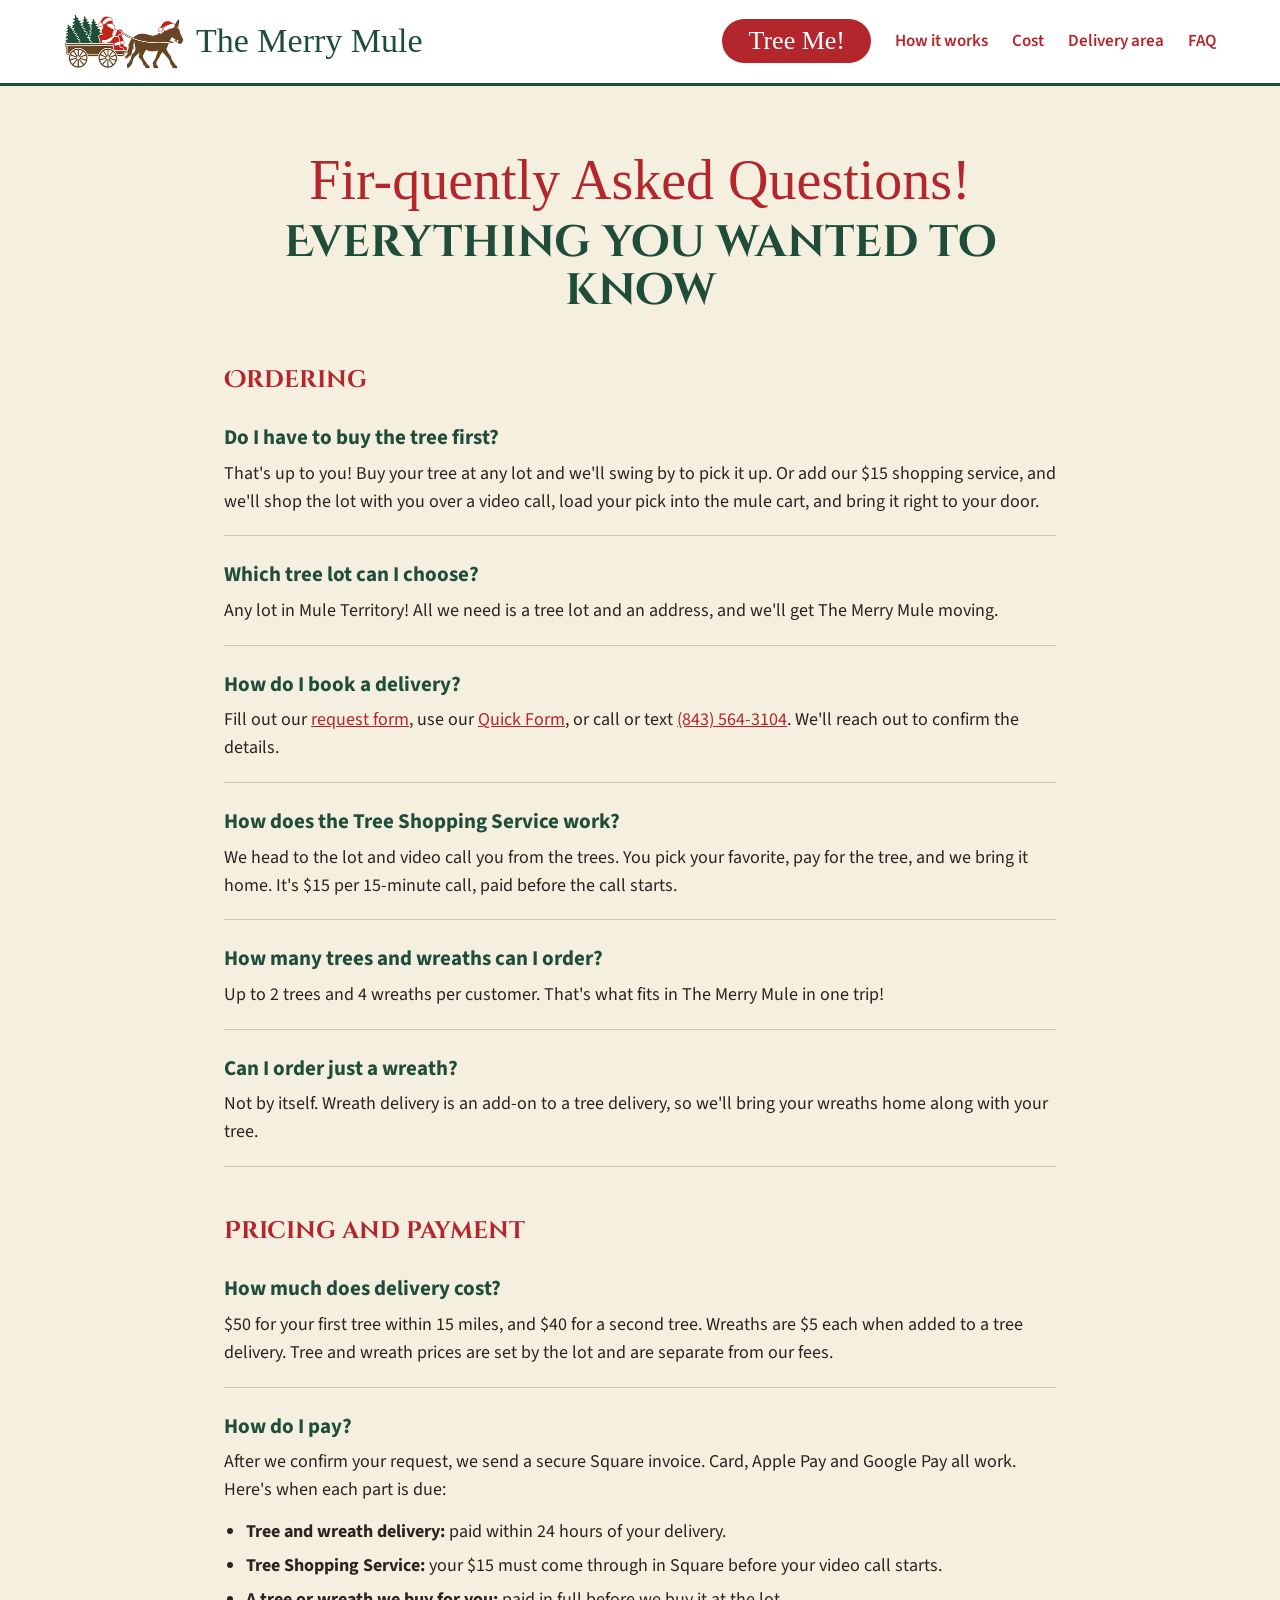
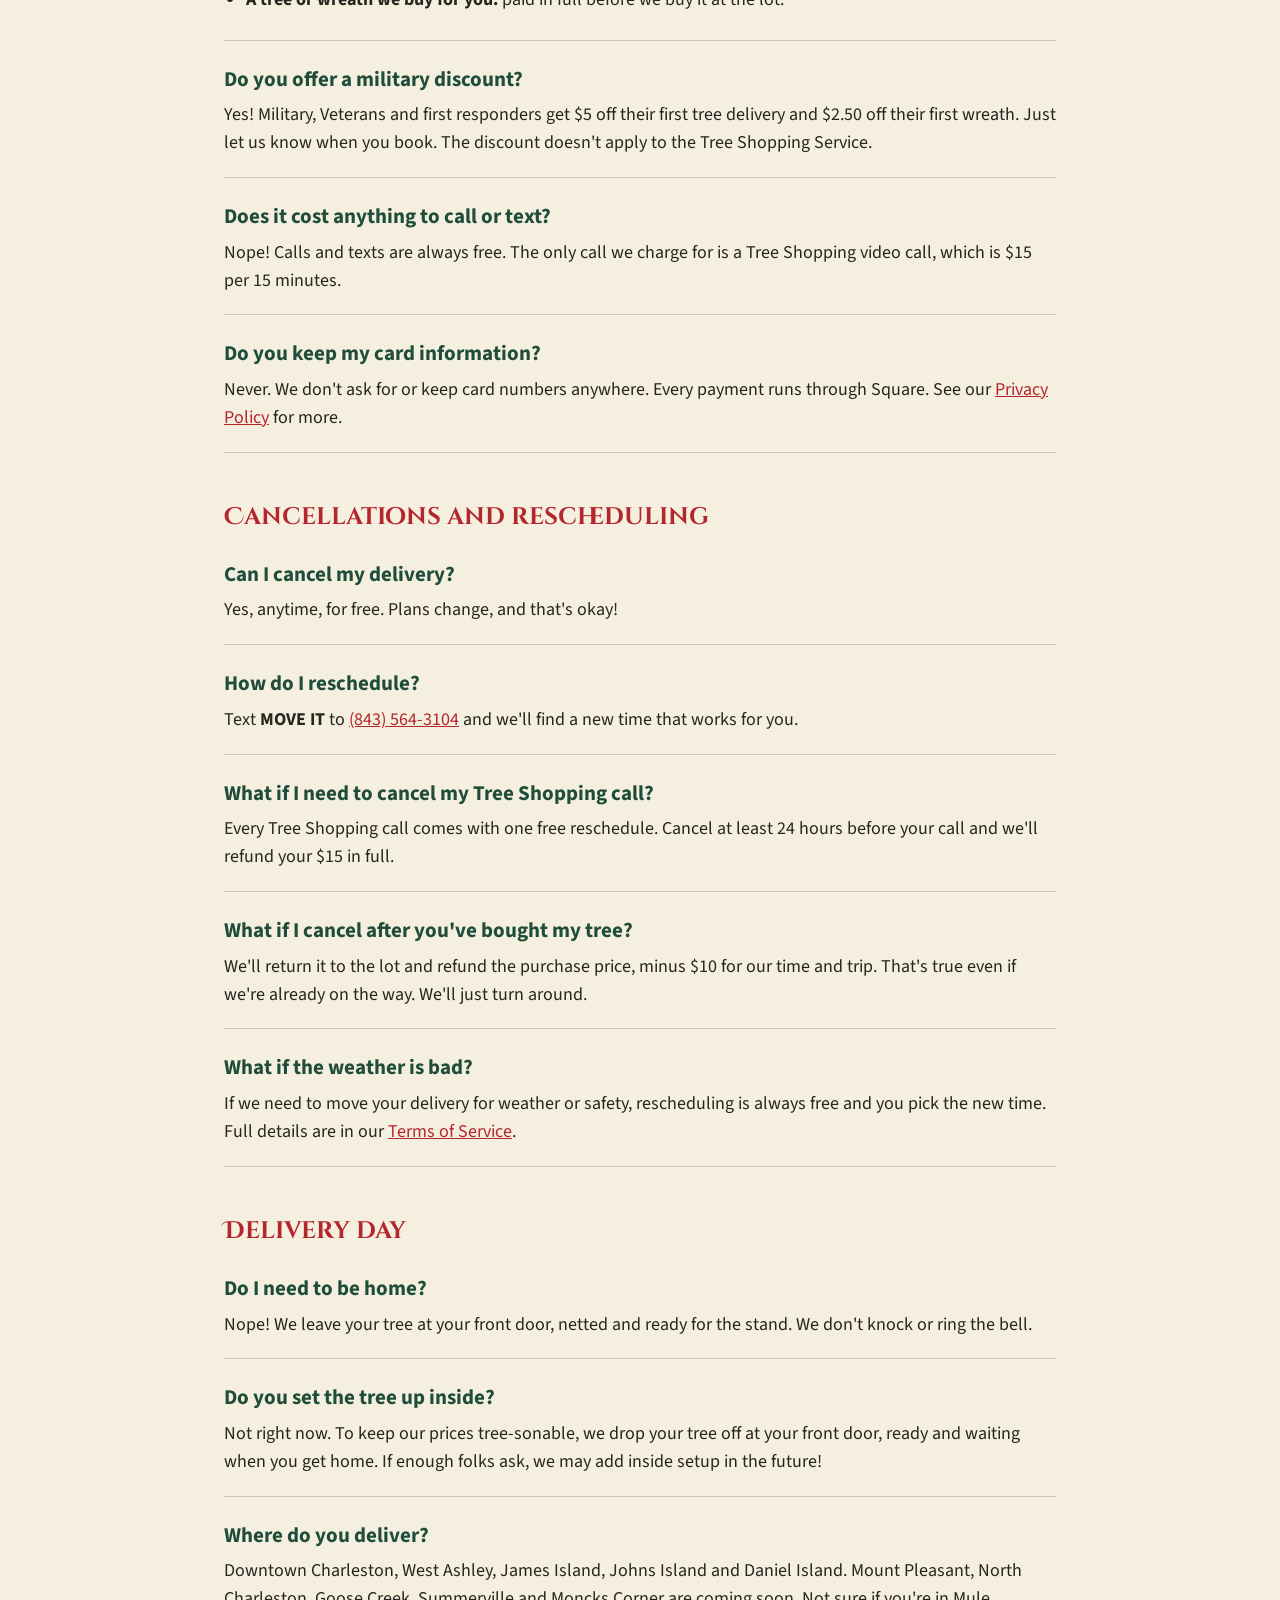
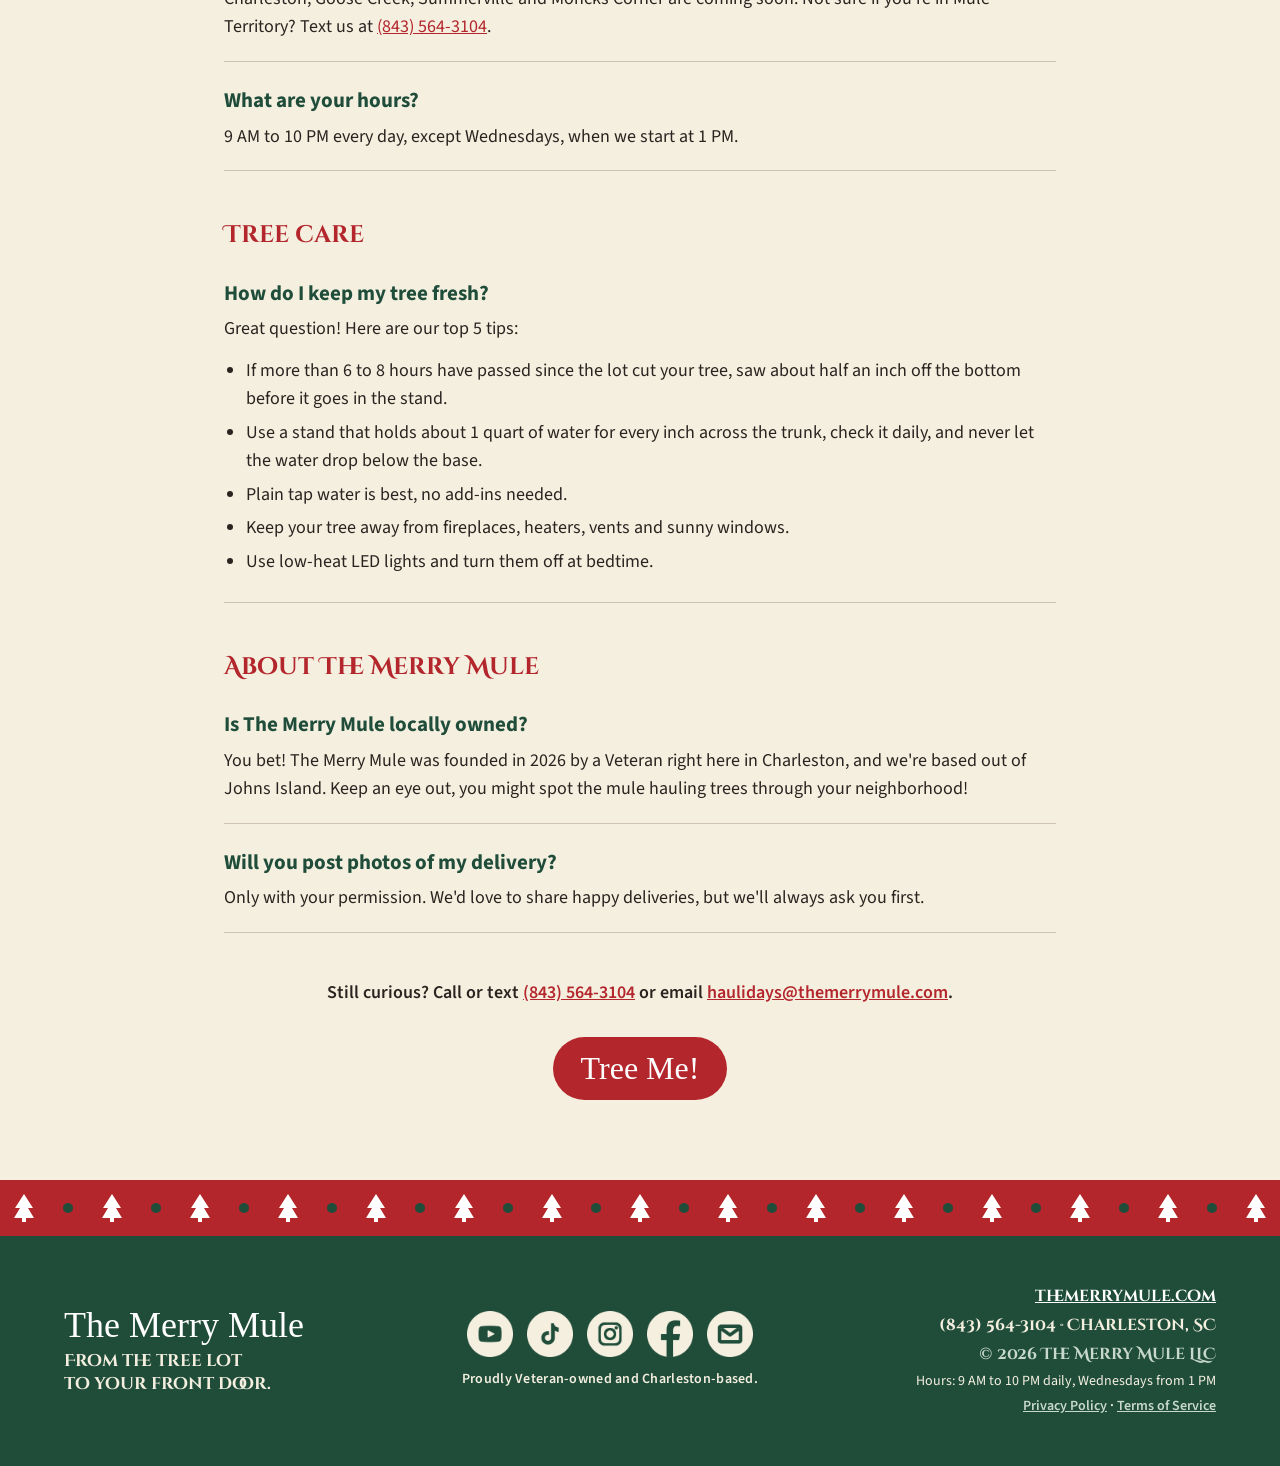
==== faq.html @ 214ebef5 "Add files via upload Update 8: terms, FAQ, waiver, culture pages and payment FAQ" ====
<!doctype html>
<html lang="en">
<head>
<!-- Google Tag Manager -->
<script>(function(w,d,s,l,i){w[l]=w[l]||[];w[l].push({'gtm.start':
new Date().getTime(),event:'gtm.js'});var f=d.getElementsByTagName(s)[0],
j=d.createElement(s),dl=l!='dataLayer'?'&l='+l:'';j.async=true;j.src=
'https://www.googletagmanager.com/gtm.js?id='+i+dl;f.parentNode.insertBefore(j,f);
})(window,document,'script','dataLayer','GTM-KTWTQXD2');</script>
<!-- End Google Tag Manager -->
<meta charset="utf-8">
<meta name="viewport" content="width=device-width, initial-scale=1">
<title>FAQs | The Merry Mule Christmas Tree Delivery</title>
<meta name="description" content="Answers about Christmas tree delivery in Charleston, SC: pricing, payment, cancellations, delivery day and tree care.">
<link rel="canonical" href="https://www.themerrymule.com/faq">
<meta name="theme-color" content="#1F4D3A">
<link rel="icon" type="image/png" href="/favicon.png">
<link rel="apple-touch-icon" href="/apple-touch-icon.png">
<link rel="preconnect" href="https://fonts.googleapis.com">
<link rel="preconnect" href="https://fonts.gstatic.com" crossorigin>
<link rel="stylesheet" href="https://fonts.googleapis.com/css2?family=Cinzel+Decorative:wght@700&family=Redressed&family=Source+Sans+3:wght@400;600;700&display=swap">
<link rel="stylesheet" href="/styles.css">
<script type="application/ld+json">
{"@context": "https://schema.org", "@type": "FAQPage", "mainEntity": [{"@type": "Question", "name": "Do I have to buy the tree first?", "acceptedAnswer": {"@type": "Answer", "text": "That's up to you! Buy your tree at any lot and we'll swing by to pick it up. Or add our $15 shopping service, and we'll shop the lot with you over a video call, load your pick into the mule cart, and bring it right to your door."}}, {"@type": "Question", "name": "Which tree lot can I choose?", "acceptedAnswer": {"@type": "Answer", "text": "Any lot in Mule Territory! All we need is a tree lot and an address, and we'll get The Merry Mule moving."}}, {"@type": "Question", "name": "How do I book a delivery?", "acceptedAnswer": {"@type": "Answer", "text": "Fill out our request form, use our Quick Form, or call or text (843) 564-3104. We'll reach out to confirm the details."}}, {"@type": "Question", "name": "How does the Tree Shopping Service work?", "acceptedAnswer": {"@type": "Answer", "text": "We head to the lot and video call you from the trees. You pick your favorite, pay for the tree, and we bring it home. It's $15 per 15-minute call, paid before the call starts."}}, {"@type": "Question", "name": "How many trees and wreaths can I order?", "acceptedAnswer": {"@type": "Answer", "text": "Up to 2 trees and 4 wreaths per customer. That's what fits in The Merry Mule in one trip!"}}, {"@type": "Question", "name": "Can I order just a wreath?", "acceptedAnswer": {"@type": "Answer", "text": "Not by itself. Wreath delivery is an add-on to a tree delivery, so we'll bring your wreaths home along with your tree."}}, {"@type": "Question", "name": "How much does delivery cost?", "acceptedAnswer": {"@type": "Answer", "text": "$50 for your first tree within 15 miles, and $40 for a second tree. Wreaths are $5 each when added to a tree delivery. Tree and wreath prices are set by the lot and are separate from our fees."}}, {"@type": "Question", "name": "How do I pay?", "acceptedAnswer": {"@type": "Answer", "text": "After we confirm your request, we send a secure Square invoice. Card, Apple Pay and Google Pay all work. Here's when each part is due: Tree and wreath delivery: paid within 24 hours of your delivery. Tree Shopping Service: your $15 must come through in Square before your video call starts. A tree or wreath we buy for you: paid in full before we buy it at the lot."}}, {"@type": "Question", "name": "Do you offer a military discount?", "acceptedAnswer": {"@type": "Answer", "text": "Yes! Military, Veterans and first responders get $5 off their first tree delivery and $2.50 off their first wreath. Just let us know when you book. The discount doesn't apply to the Tree Shopping Service."}}, {"@type": "Question", "name": "Does it cost anything to call or text?", "acceptedAnswer": {"@type": "Answer", "text": "Nope! Calls and texts are always free. The only call we charge for is a Tree Shopping video call, which is $15 per 15 minutes."}}, {"@type": "Question", "name": "Do you keep my card information?", "acceptedAnswer": {"@type": "Answer", "text": "Never. We don't ask for or keep card numbers anywhere. Every payment runs through Square. See our Privacy Policy for more."}}, {"@type": "Question", "name": "Can I cancel my delivery?", "acceptedAnswer": {"@type": "Answer", "text": "Yes, anytime, for free. Plans change, and that's okay!"}}, {"@type": "Question", "name": "How do I reschedule?", "acceptedAnswer": {"@type": "Answer", "text": "Text MOVE IT to (843) 564-3104 and we'll find a new time that works for you."}}, {"@type": "Question", "name": "What if I need to cancel my Tree Shopping call?", "acceptedAnswer": {"@type": "Answer", "text": "Every Tree Shopping call comes with one free reschedule. Cancel at least 24 hours before your call and we'll refund your $15 in full."}}, {"@type": "Question", "name": "What if I cancel after you've bought my tree?", "acceptedAnswer": {"@type": "Answer", "text": "We'll return it to the lot and refund the purchase price, minus $10 for our time and trip. That's true even if we're already on the way. We'll just turn around."}}, {"@type": "Question", "name": "What if the weather is bad?", "acceptedAnswer": {"@type": "Answer", "text": "If we need to move your delivery for weather or safety, rescheduling is always free and you pick the new time. Full details are in our Terms of Service."}}, {"@type": "Question", "name": "Do I need to be home?", "acceptedAnswer": {"@type": "Answer", "text": "Nope! We leave your tree at your front door, netted and ready for the stand. We don't knock or ring the bell."}}, {"@type": "Question", "name": "Do you set the tree up inside?", "acceptedAnswer": {"@type": "Answer", "text": "Not right now. To keep our prices tree-sonable, we drop your tree off at your front door, ready and waiting when you get home. If enough folks ask, we may add inside setup in the future!"}}, {"@type": "Question", "name": "Where do you deliver?", "acceptedAnswer": {"@type": "Answer", "text": "Downtown Charleston, West Ashley, James Island, Johns Island and Daniel Island. Mount Pleasant, North Charleston, Goose Creek, Summerville and Moncks Corner are coming soon. Not sure if you're in Mule Territory? Text us at (843) 564-3104."}}, {"@type": "Question", "name": "What are your hours?", "acceptedAnswer": {"@type": "Answer", "text": "9 AM to 10 PM every day, except Wednesdays, when we start at 1 PM."}}, {"@type": "Question", "name": "How do I keep my tree fresh?", "acceptedAnswer": {"@type": "Answer", "text": "Great question! Here are our top 5 tips: If more than 6 to 8 hours have passed since the lot cut your tree, saw about half an inch off the bottom before it goes in the stand. Use a stand that holds about 1 quart of water for every inch across the trunk, check it daily, and never let the water drop below the base. Plain tap water is best, no add-ins needed. Keep your tree away from fireplaces, heaters, vents and sunny windows. Use low-heat LED lights and turn them off at bedtime."}}, {"@type": "Question", "name": "Is The Merry Mule locally owned?", "acceptedAnswer": {"@type": "Answer", "text": "You bet! The Merry Mule was founded in 2026 by a Veteran right here in Charleston, and we're based out of Johns Island. Keep an eye out, you might spot the mule hauling trees through your neighborhood!"}}, {"@type": "Question", "name": "Will you post photos of my delivery?", "acceptedAnswer": {"@type": "Answer", "text": "Only with your permission. We'd love to share happy deliveries, but we'll always ask you first."}}]}
</script>
</head>
<body>
<!-- Google Tag Manager (noscript) -->
<noscript><iframe src="https://www.googletagmanager.com/ns.html?id=GTM-KTWTQXD2" height="0" width="0" style="display:none;visibility:hidden"></iframe></noscript>
<!-- End Google Tag Manager (noscript) -->

<header class="mm-header">
<div class="mm-headrow">
<a class="mm-brand" href="/">
<img class="mm-headlogo" src="/img/logo-header.png" alt="The Merry Mule: Santa and the mule hauling a wagon of trees" width="120" height="86">
<span class="mm-brandname">The Merry Mule</span>
</a>
<nav class="mm-nav" aria-label="Main">
<a class="mm-pill" href="/#spruce">Tree Me!</a>
<a href="/#how">How it works</a>
<a href="/#pricing">Cost</a>
<a href="/#area">Delivery area</a>
<a href="/#faq">FAQ</a>
</nav>
<button type="button" class="mm-burger" id="mm-burger" aria-label="Open menu" aria-expanded="false" aria-controls="mm-menu">
<svg class="bars" width="26" height="26" viewBox="0 0 24 24" aria-hidden="true" fill="none" stroke="#FFFFFF" stroke-width="2.6" stroke-linecap="round"><line x1="4" y1="7" x2="20" y2="7"/><line x1="4" y1="12" x2="20" y2="12"/><line x1="4" y1="17" x2="20" y2="17"/></svg>
<svg class="x" width="26" height="26" viewBox="0 0 24 24" aria-hidden="true" fill="none" stroke="#FFFFFF" stroke-width="2.6" stroke-linecap="round"><line x1="6" y1="6" x2="18" y2="18"/><line x1="18" y1="6" x2="6" y2="18"/></svg>
</button>
</div>
<nav class="mm-menu" id="mm-menu" aria-label="Mobile">
<a class="mm-pill" href="/#spruce">Tree Me!</a>
<a href="/#how">How it works</a>
<a href="/#pricing">Cost</a>
<a href="/#area">Delivery area</a>
<a href="/#faq">FAQ</a>
</nav>
</header>

<main class="mm-faqpage">
<div style="display:flex;flex-direction:column;gap:8px;text-align:center">
<p class="kicker">Fir-quently Asked Questions!</p>
<h1 class="h2">Everything you wanted to know</h1>
</div>
<h2 class="grp">Ordering</h2>
<div class="mm-faq"><h3>Do I have to buy the tree first?</h3><p>That's up to you! Buy your tree at any lot and we'll swing by to pick it up. Or add our $15 shopping service, and we'll shop the lot with you over a video call, load your pick into the mule cart, and bring it right to your door.</p></div>
<div class="mm-faq"><h3>Which tree lot can I choose?</h3><p>Any lot in Mule Territory! All we need is a tree lot and an address, and we'll get The Merry Mule moving.</p></div>
<div class="mm-faq"><h3>How do I book a delivery?</h3><p>Fill out our <a href="/#spruce">request form</a>, use our <a href="/quick">Quick Form</a>, or call or text <a href="tel:+18435643104">(843) 564-3104</a>. We'll reach out to confirm the details.</p></div>
<div class="mm-faq"><h3>How does the Tree Shopping Service work?</h3><p>We head to the lot and video call you from the trees. You pick your favorite, pay for the tree, and we bring it home. It's $15 per 15-minute call, paid before the call starts.</p></div>
<div class="mm-faq"><h3>How many trees and wreaths can I order?</h3><p>Up to 2 trees and 4 wreaths per customer. That's what fits in The Merry Mule in one trip!</p></div>
<div class="mm-faq"><h3>Can I order just a wreath?</h3><p>Not by itself. Wreath delivery is an add-on to a tree delivery, so we'll bring your wreaths home along with your tree.</p></div>
<h2 class="grp">Pricing and payment</h2>
<div class="mm-faq"><h3>How much does delivery cost?</h3><p>$50 for your first tree within 15 miles, and $40 for a second tree. Wreaths are $5 each when added to a tree delivery. Tree and wreath prices are set by the lot and are separate from our fees.</p></div>
<div class="mm-faq"><h3>How do I pay?</h3><p>After we confirm your request, we send a secure Square invoice. Card, Apple Pay and Google Pay all work. Here's when each part is due:</p><ul class="mm-faqlist"><li><strong>Tree and wreath delivery:</strong> paid within 24 hours of your delivery.</li><li><strong>Tree Shopping Service:</strong> your $15 must come through in Square before your video call starts.</li><li><strong>A tree or wreath we buy for you:</strong> paid in full before we buy it at the lot.</li></ul></div>
<div class="mm-faq"><h3>Do you offer a military discount?</h3><p>Yes! Military, Veterans and first responders get $5 off their first tree delivery and $2.50 off their first wreath. Just let us know when you book. The discount doesn't apply to the Tree Shopping Service.</p></div>
<div class="mm-faq"><h3>Does it cost anything to call or text?</h3><p>Nope! Calls and texts are always free. The only call we charge for is a Tree Shopping video call, which is $15 per 15 minutes.</p></div>
<div class="mm-faq"><h3>Do you keep my card information?</h3><p>Never. We don't ask for or keep card numbers anywhere. Every payment runs through Square. See our <a href="/privacy">Privacy Policy</a> for more.</p></div>
<h2 class="grp">Cancellations and rescheduling</h2>
<div class="mm-faq"><h3>Can I cancel my delivery?</h3><p>Yes, anytime, for free. Plans change, and that's okay!</p></div>
<div class="mm-faq"><h3>How do I reschedule?</h3><p>Text <strong>MOVE IT</strong> to <a href="sms:+18435643104">(843) 564-3104</a> and we'll find a new time that works for you.</p></div>
<div class="mm-faq"><h3>What if I need to cancel my Tree Shopping call?</h3><p>Every Tree Shopping call comes with one free reschedule. Cancel at least 24 hours before your call and we'll refund your $15 in full.</p></div>
<div class="mm-faq"><h3>What if I cancel after you've bought my tree?</h3><p>We'll return it to the lot and refund the purchase price, minus $10 for our time and trip. That's true even if we're already on the way. We'll just turn around.</p></div>
<div class="mm-faq"><h3>What if the weather is bad?</h3><p>If we need to move your delivery for weather or safety, rescheduling is always free and you pick the new time. Full details are in our <a href="/terms#cancellations">Terms of Service</a>.</p></div>
<h2 class="grp">Delivery day</h2>
<div class="mm-faq"><h3>Do I need to be home?</h3><p>Nope! We leave your tree at your front door, netted and ready for the stand. We don't knock or ring the bell.</p></div>
<div class="mm-faq"><h3>Do you set the tree up inside?</h3><p>Not right now. To keep our prices tree-sonable, we drop your tree off at your front door, ready and waiting when you get home. If enough folks ask, we may add inside setup in the future!</p></div>
<div class="mm-faq"><h3>Where do you deliver?</h3><p>Downtown Charleston, West Ashley, James Island, Johns Island and Daniel Island. Mount Pleasant, North Charleston, Goose Creek, Summerville and Moncks Corner are coming soon. Not sure if you're in Mule Territory? Text us at <a href="sms:+18435643104">(843) 564-3104</a>.</p></div>
<div class="mm-faq"><h3>What are your hours?</h3><p>9 AM to 10 PM every day, except Wednesdays, when we start at 1 PM.</p></div>
<h2 class="grp">Tree care</h2>
<div class="mm-faq"><h3>How do I keep my tree fresh?</h3><p>Great question! Here are our top 5 tips:</p><ul class="mm-faqlist"><li>If more than 6 to 8 hours have passed since the lot cut your tree, saw about half an inch off the bottom before it goes in the stand.</li><li>Use a stand that holds about 1 quart of water for every inch across the trunk, check it daily, and never let the water drop below the base.</li><li>Plain tap water is best, no add-ins needed.</li><li>Keep your tree away from fireplaces, heaters, vents and sunny windows.</li><li>Use low-heat LED lights and turn them off at bedtime.</li></ul></div>
<h2 class="grp">About The Merry Mule</h2>
<div class="mm-faq"><h3>Is The Merry Mule locally owned?</h3><p>You bet! The Merry Mule was founded in 2026 by a Veteran right here in Charleston, and we're based out of Johns Island. Keep an eye out, you might spot the mule hauling trees through your neighborhood!</p></div>
<div class="mm-faq"><h3>Will you post photos of my delivery?</h3><p>Only with your permission. We'd love to share happy deliveries, but we'll always ask you first.</p></div>
<p style="margin:24px 0 0;text-align:center;font-weight:600">Still curious? Call or text <a href="tel:+18435643104">(843) 564-3104</a> or email <a href="mailto:haulidays@themerrymule.com">haulidays@themerrymule.com</a>.</p>
<p class="mm-morefaq"><a class="mm-bigbtn" href="/#spruce" style="background:var(--red)">Tree Me!</a></p>
</main>

<div class="mm-strip" aria-hidden="true" style="background:var(--red)" data-dot="#1F4D3A"></div>

<footer class="mm-footer">
<div class="mm-snow" aria-hidden="true" data-count="24" data-fall="320" data-seed="7"></div>
<div class="mm-foot-inner">
<div class="mm-foot-left">
<span class="script" style="font-size:36px;color:#fff;line-height:1.1">The Merry Mule</span>
<span style="font-family:var(--head);font-weight:700;font-size:17px;line-height:1.35">From the tree lot<br>to your front door.</span>
</div>
<div class="mm-foot-mid">
<div class="mm-foot-icons">
<a href="https://www.youtube.com/@TheMerryMule" target="_blank" rel="noopener" aria-label="YouTube"><img src="/img/foot-yt.png" alt="YouTube"></a>
<a href="https://www.tiktok.com/@the_merry_mule" target="_blank" rel="noopener" aria-label="TikTok"><img src="/img/foot-tt.png" alt="TikTok"></a>
<a href="https://www.instagram.com/the_merry_mule/" target="_blank" rel="noopener" aria-label="Instagram"><img src="/img/foot-ig.png" alt="Instagram"></a>
<a href="https://www.facebook.com/themerrymule" target="_blank" rel="noopener" aria-label="Facebook"><img src="/img/foot-fb.png" alt="Facebook"></a>
<a href="mailto:haulidays@themerrymule.com" aria-label="Email"><img src="/img/foot-email.png" alt="Email"></a>
</div>
<span style="font-size:14px;font-weight:600;letter-spacing:.02em;text-align:center">Proudly Veteran-owned and Charleston-based.</span>
</div>
<div class="mm-foot-right">
<a href="https://www.themerrymule.com">themerrymule.com</a>
<span>(843) 564-3104 · Charleston, SC</span>
<span style="color:#C9D8CD">© 2026 The Merry Mule LLC</span>
<span class="mm-foot-legal" style="font-weight:400">Hours: 9 AM to 10 PM daily, Wednesdays from 1 PM</span>
<span class="mm-foot-legal"><a href="/privacy">Privacy Policy</a> &middot; <a href="/terms">Terms of Service</a></span>
</div>
</div>
</footer>

<script src="/site.js"></script>
</body>
</html>
---- styles.css ----
/* The Merry Mule : shared styles */
:root{--red:#B3262C;--green:#1F4D3A;--brown:#684625;--cream:#F5EFE0;--white:#FFFFFF;--ink:#2A2420;--head:'Cinzel Decorative',serif;--script:'Redressed',cursive}
*{box-sizing:border-box}
html{scroll-behavior:smooth}
body{margin:0;background:var(--cream);color:var(--ink);font-family:'Source Sans 3',system-ui,sans-serif;font-size:18px;line-height:1.55;-webkit-text-size-adjust:100%}
img{max-width:100%}
a{color:var(--red)}
.wrap{max-width:1200px;margin:0 auto;padding-left:24px;padding-right:24px}
.script{font-family:var(--script);font-weight:400}
.kicker{margin:0;font-family:var(--script);font-size:clamp(40px,6vw,56px);line-height:1.1;color:var(--red)}
.h2{margin:0;font-family:var(--head);font-weight:700;font-size:clamp(32px,5vw,44px);line-height:1.1;color:var(--green)}
section[id],p[id]{scroll-margin-top:12px}

/* Header */
.mm-header{background:var(--white);border-bottom:3px solid var(--green)}
.mm-headrow{max-width:1200px;margin:0 auto;padding:14px 24px;display:flex;flex-wrap:wrap;align-items:center;justify-content:space-between;gap:16px}
.mm-brand{display:flex;align-items:center;gap:12px;text-decoration:none;min-width:0}
.mm-headlogo{width:120px;height:auto;flex:0 0 auto}
.mm-brandname{font-family:var(--script);font-size:34px;white-space:nowrap;color:var(--green);line-height:1}
.mm-nav{display:flex;flex-wrap:wrap;align-items:center;gap:24px;font-weight:600;font-size:17px}
.mm-nav a{text-decoration:none;color:var(--red)}
.mm-pill{background:var(--red);color:#fff !important;padding:8px 26px;border-radius:999px;min-height:44px;display:inline-flex;align-items:center;font-family:var(--script);font-weight:400;font-size:26px;line-height:1;text-decoration:none}
.mm-burger{display:none;flex:0 0 auto;width:48px;height:48px;border:0;border-radius:12px;background:var(--green);align-items:center;justify-content:center;cursor:pointer;padding:0}
.mm-burger .x{display:none}
.mm-burger[aria-expanded=true] .bars{display:none}
.mm-burger[aria-expanded=true] .x{display:block}
.mm-menu{display:none;flex-direction:column;align-items:stretch;gap:4px;padding:6px 16px 18px;border-top:1px solid #E4DCCB;font-weight:700;font-size:19px}
.mm-menu a{text-decoration:none;color:var(--red);padding:12px 4px;border-bottom:1px solid #EFE8DA}
.mm-menu a:last-child{border-bottom:0}
.mm-menu .mm-pill{justify-content:center;font-size:28px;padding:12px 20px;margin:8px 0 6px;border-bottom:0}
.mm-menu.open{display:flex}

/* Hero */
.mm-hero{max-width:1200px;margin:0 auto;padding:72px 24px 64px;display:flex;flex-wrap:wrap;align-items:flex-start;gap:48px}
.mm-hero h1{margin:0;font-family:var(--head);font-weight:700;font-size:clamp(34px,5.6vw,50px);line-height:1.08;max-width:520px;color:var(--green)}
.mm-bigbtn{text-decoration:none;color:#fff;font-family:var(--script);font-size:32px;line-height:1.1;text-align:center;padding:14px 28px;border-radius:999px;display:block}
.mm-socials{display:flex;flex-wrap:nowrap;gap:8px;margin-top:22px;width:100%;max-width:520px;padding:0 4px;justify-content:space-between}
.mm-socials a{width:60px;height:60px;flex:0 0 auto;border-radius:50%;display:inline-flex;align-items:center;justify-content:center;overflow:hidden}

/* Strips */
.mm-strip{height:56px;display:flex;flex-wrap:nowrap;align-items:center;justify-content:center;gap:28px;overflow:hidden}
.mm-strip svg{flex-shrink:0}

/* Snow */
.mm-snow{position:absolute;inset:0;pointer-events:none;z-index:0}
.mm-snow > *{position:absolute;top:-24px}
@keyframes mmSnowFall{from{transform:translate(0,0)}to{transform:translate(40px,var(--fall,1200px))}}
@media (prefers-reduced-motion: reduce){.mm-snow{display:none}}

/* Request + form */
.mm-request{max-width:1200px;margin:0 auto;padding:80px 24px;display:flex;flex-wrap:wrap;gap:48px;align-items:flex-start}
.mm-req-head{flex:1 1 320px;min-width:0;display:flex;flex-direction:column;gap:16px}
.mm-form{background:#fff;border:2px solid var(--green);border-radius:20px;padding:28px;display:flex;flex-direction:column;gap:16px;scroll-margin-top:12px}
.mm-track{display:flex;flex-direction:column;gap:10px}
.mm-road{position:relative;width:100%;aspect-ratio:5/1;border-bottom:4px dashed var(--brown)}
.mm-road img{position:absolute;bottom:4px;height:auto}
.mm-tripmsg{font-family:var(--script);font-size:28px;line-height:1.1;color:var(--green)}
.mm-pct{font-size:15px;font-weight:700;color:var(--brown)}
.mm-page{display:flex;align-items:flex-end;gap:10px}
.mm-page[hidden],.mm-form[hidden],[hidden]{display:none !important}
.mm-fields{flex:1 1 auto;min-width:0;display:flex;flex-direction:column;gap:12px}
.mm-lbl{display:flex;flex-direction:column;gap:6px;font-weight:600;font-size:18px;min-width:0}
.mm-in{font:inherit;font-weight:400;padding:12px 14px;border:1.5px solid #8C7F72;border-radius:10px;background:#fff;min-height:50px;width:100%;color:var(--ink)}
.mm-in:focus{outline:3px solid rgba(31,77,58,.35);outline-offset:1px;border-color:var(--green)}
textarea.mm-in{resize:none}
textarea.mm-in.notes{resize:vertical}
.mm-form input[type=date]{-webkit-appearance:none;appearance:none;min-width:0;display:block}
.mm-form input[type=date]::-webkit-date-and-time-value{text-align:left}
.mm-circ{flex:0 0 auto;width:50px;height:50px;border-radius:50%;border:0;display:inline-flex;align-items:center;justify-content:center;cursor:pointer;padding:0}
.mm-circ.next{background:var(--green)}
.mm-circ.back{background:var(--red)}
.mm-radio{display:flex;align-items:center;gap:10px;min-height:44px;font-size:15.5px;line-height:1.25;cursor:pointer}
.mm-radio input,.mm-check input{width:22px;height:22px;flex:0 0 auto;accent-color:var(--green)}
.mm-consent{display:flex;flex-direction:column;gap:6px;background:var(--cream);border-radius:12px;padding:10px 14px}
.mm-check{display:flex;align-items:center;gap:12px;font-size:12.5px;line-height:1.4;min-height:44px;cursor:pointer}
.mm-submit{flex:1 1 auto;font-family:var(--script);font-size:32px;line-height:1.1;background:var(--red);color:#fff;border:0;border-radius:999px;padding:14px 28px;min-height:52px;cursor:pointer}
.mm-submit[disabled]{opacity:.7;cursor:wait}
.mm-nudge{margin:0;font-weight:600;color:var(--red)}
.mm-thanks{position:relative;overflow:hidden;background:var(--green);color:#fff;border-radius:20px;padding:56px 36px;min-height:420px;display:flex;flex-wrap:wrap;align-items:center;justify-content:center;gap:32px;text-align:left;scroll-margin-top:12px}
.mm-thanks[hidden]{display:none}

/* Cards */
.mm-card{background:#fff;border:2px solid var(--green);border-radius:20px;padding:32px;display:flex;flex-direction:column;gap:12px}
.mm-card h3{margin:0;font-size:24px;color:var(--green)}
.mm-card p{margin:0}
.mm-num{font-family:var(--head);font-size:40px;color:var(--red);line-height:1}
.mm-price{background:#fff;color:var(--ink);border-radius:20px;padding:36px;display:flex;flex-direction:column;gap:10px}
.mm-price h3{margin:0;font-size:24px;color:var(--green)}
.mm-price p{margin:0}
.mm-price .amt{font-family:var(--head);font-size:56px;line-height:1.1;color:var(--red)}
.mm-chip{background:var(--green);color:#fff;font-family:var(--head);font-weight:700;font-size:17px;padding:10px 18px;border-radius:999px;border:2px solid var(--green)}
.mm-chip.soon{background:#fff;color:var(--brown);font-family:inherit;font-weight:600;font-size:18px;border:2px dashed var(--brown)}
.mm-chips{list-style:none;margin:0;padding:0;display:flex;flex-wrap:wrap;justify-content:center;gap:12px}
.mm-faq{display:flex;flex-direction:column;gap:6px;border-bottom:1px solid #CFC4B4;padding-bottom:20px}
.mm-faq:last-child{border-bottom:0;padding-bottom:8px}
.mm-faq h3{margin:0;font-size:21px;color:var(--green)}
.mm-faq p{margin:0}

/* Footer */
.mm-footer{position:relative;overflow:hidden;background:var(--green);color:var(--cream)}
.mm-foot-inner{position:relative;z-index:1;max-width:1200px;margin:0 auto;padding:48px 24px;display:flex;flex-wrap:wrap;align-items:center;justify-content:space-between;gap:24px}
.mm-foot-left{display:flex;flex-direction:column;gap:4px}
.mm-foot-mid{display:flex;flex-direction:column;align-items:center;gap:12px}
.mm-foot-icons{display:flex;gap:14px;align-items:center}
.mm-foot-icons a{display:block;line-height:0}
.mm-foot-icons img{width:46px;height:46px;display:block}
.mm-foot-right{display:flex;flex-direction:column;gap:4px;font-family:var(--head);font-weight:700;font-size:16px;text-align:right}
.mm-foot-right a{color:#fff}
.mm-foot-legal{font-family:'Source Sans 3',system-ui,sans-serif;font-weight:600;font-size:14px}
.mm-foot-legal a{color:#C9D8CD}

.mm-mob-only{display:none}

@media (max-width:700px){
.mm-nav{display:none !important}
.mm-burger{display:inline-flex}
.mm-headrow{flex-wrap:nowrap;padding:10px 16px;gap:10px}
.mm-headlogo{width:78px}
.mm-brandname{font-size:27px}
.mm-hero{padding-top:40px}
.mm-bigbtn{font-size:26px;padding:14px 16px}
.mm-form{padding:18px}
.mm-track{position:sticky;top:0;z-index:5;background:#fff;padding:8px 0 6px;margin-top:-8px;box-shadow:0 6px 8px -6px rgba(31,77,58,.35)}
.mm-tripmsg{font-size:23px}
.mm-request{padding-top:56px;padding-bottom:56px;gap:28px}
.mm-desk-only,.mm-deskbr{display:none !important}
.mm-mob-only{display:block}
.mm-req-head{text-align:center;align-items:center;gap:6px}
.mm-spruce{font-size:8.4vw !important;white-space:nowrap}
.mm-reqh2{font-size:5.4vw !important;white-space:nowrap}
.mm-foot-inner{flex-direction:column;justify-content:center;text-align:center}
.mm-foot-left{align-items:center}
.mm-foot-right{text-align:center;align-items:center}
}
@media (min-width:701px){.mm-menu.open{display:none}}

/* Privacy page */
.mm-legal{max-width:820px;margin:0 auto;padding:64px 24px 80px}
.mm-legal h1{margin:0 0 6px;font-family:var(--head);font-weight:700;font-size:clamp(30px,5vw,42px);color:var(--green);line-height:1.15}
.mm-legal h2{margin:36px 0 8px;font-size:23px;color:var(--green)}
.mm-legal p,.mm-legal li{margin:0 0 12px}
.mm-legal ul{padding-left:22px;margin:0 0 12px}
.mm-legal .updated{color:var(--brown);font-weight:600;margin-bottom:28px}
.mm-legal .box{background:#fff;border:2px solid var(--green);border-radius:16px;padding:20px 24px;margin:12px 0}
a[href^="tel:"]:not(.mm-bigbtn),a[href^="sms:"]{white-space:nowrap}

@media (max-width:700px){.mm-thanks{text-align:center;padding:44px 24px}.mm-thanks-text{align-items:center !important}}
.mm-choice{display:flex;gap:12px;flex-wrap:wrap}
.mm-choice button{flex:1 1 140px;font-family:var(--script);font-size:28px;line-height:1.1;border:0;border-radius:999px;padding:12px 24px;min-height:52px;cursor:pointer;color:#fff}

/* update 8 */
.mm-faqlist{margin:8px 0 0;padding-left:22px}
.mm-faqlist li{margin:0 0 6px}
.mm-promise{background:var(--cream);border:2px dashed var(--red);border-radius:14px;padding:12px 16px;text-align:center;font-size:15px}
.mm-promise p{margin:0}
.mm-promise .script{font-size:26px;line-height:1.1;color:var(--red);margin-bottom:4px}
.mm-morefaq{margin:8px 0 0;display:flex;justify-content:center}
.mm-morefaq .mm-bigbtn{display:inline-block}
.mm-faqpage{max-width:880px;margin:0 auto;padding:64px 24px 80px;display:flex;flex-direction:column;gap:22px}
.mm-faqpage h2.grp{margin:24px 0 0;font-family:var(--head);font-weight:700;font-size:24px;color:var(--red)}
.mm-legal .tag{display:inline-block;background:var(--green);color:#fff;border-radius:999px;padding:2px 12px;font-size:13px;font-weight:700;letter-spacing:.03em}
.mm-legal h3{margin:22px 0 6px;font-size:19px;color:var(--red)}
.mm-culture .big{font-family:var(--script);color:var(--red);font-size:clamp(30px,5vw,44px);text-align:center;margin:18px 0}
.mm-culture .standard{font-weight:700;color:var(--green)}
.mm-culture .logo{display:block;margin:0 auto 18px;width:180px;max-width:60%;height:auto}
.mm-culture .sub{font-family:var(--script);font-size:26px;color:var(--red);margin:0 0 4px}
.mm-waiver .mm-form{margin-top:28px}
.mm-rgroup{display:flex;flex-direction:column;align-items:flex-start;gap:4px;font-size:16px;font-weight:400;text-align:left;width:100%}
.mm-rgroup label{display:flex;align-items:center;gap:10px;min-height:40px;cursor:pointer}
.mm-rgroup input,.mm-waiver .mm-check input{width:20px;height:20px;flex:0 0 20px;accent-color:var(--green)}
.mm-waiver .mm-check{font-size:14px}
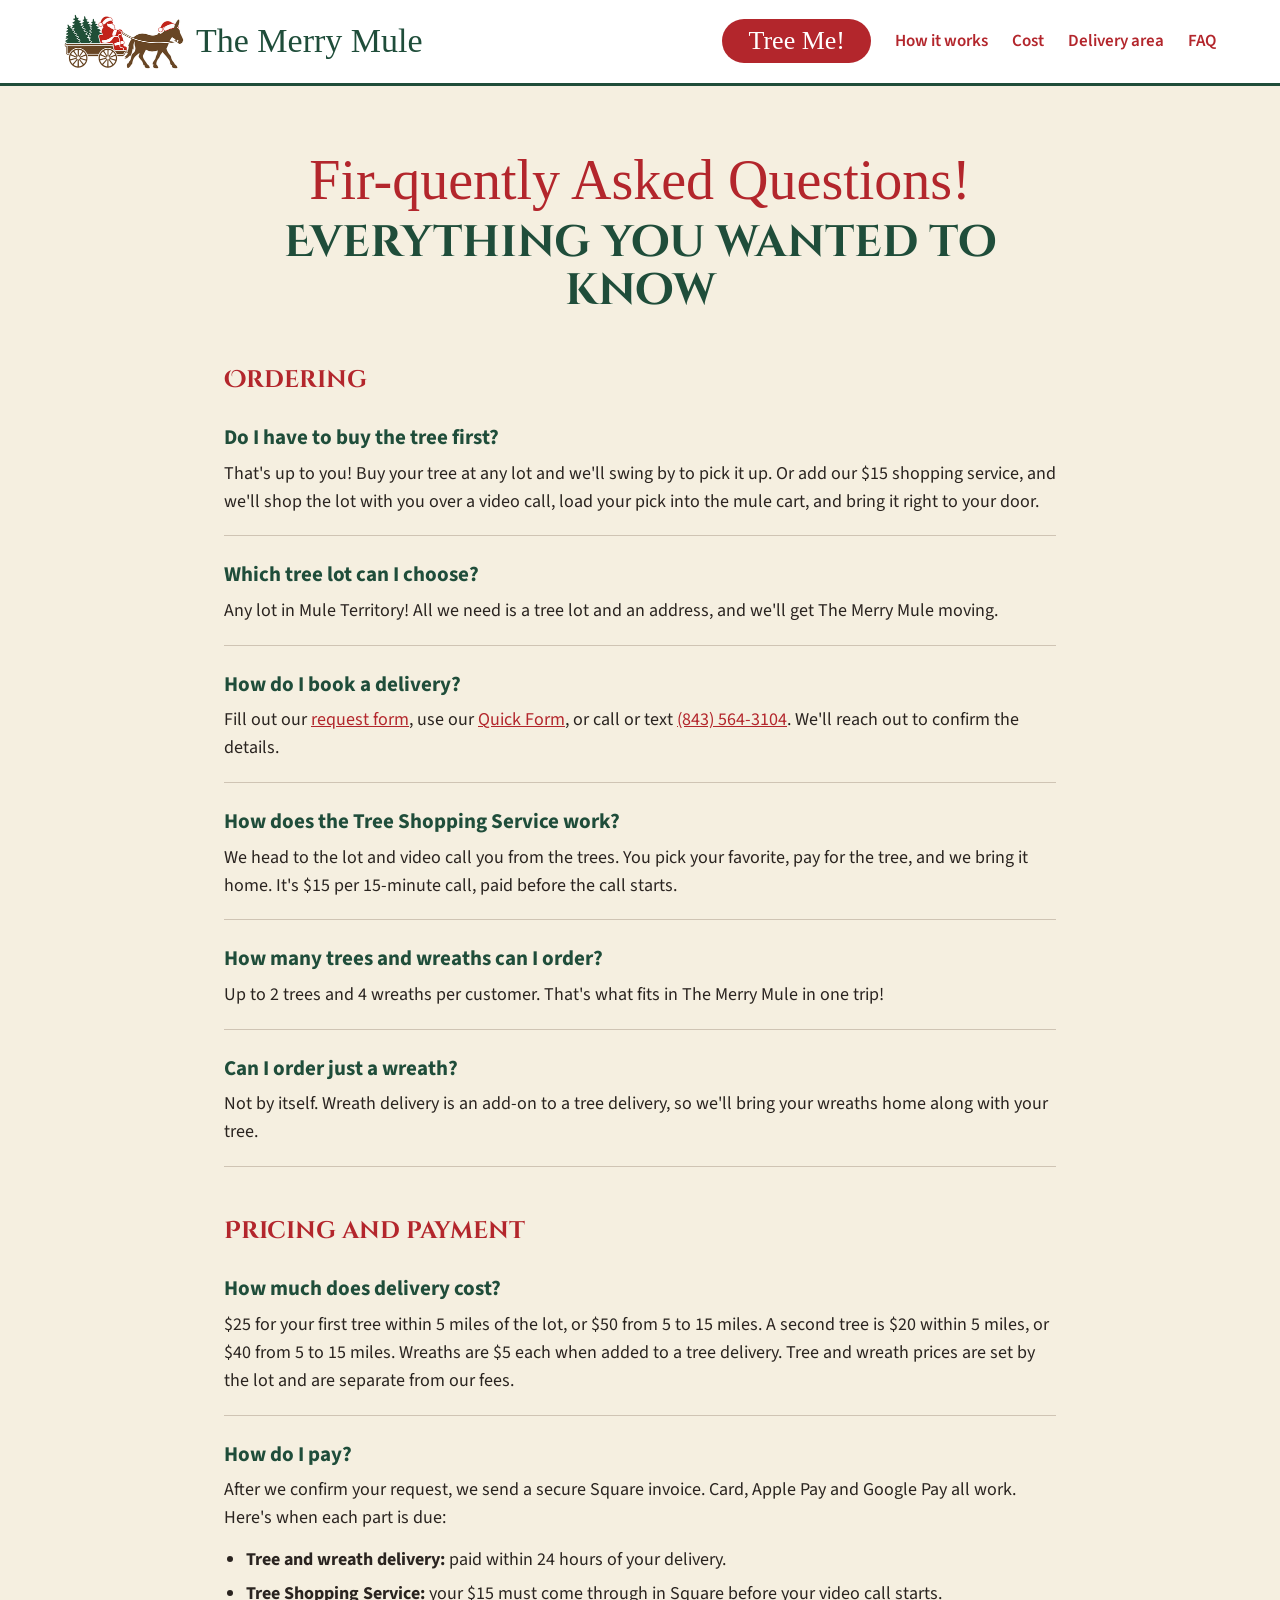
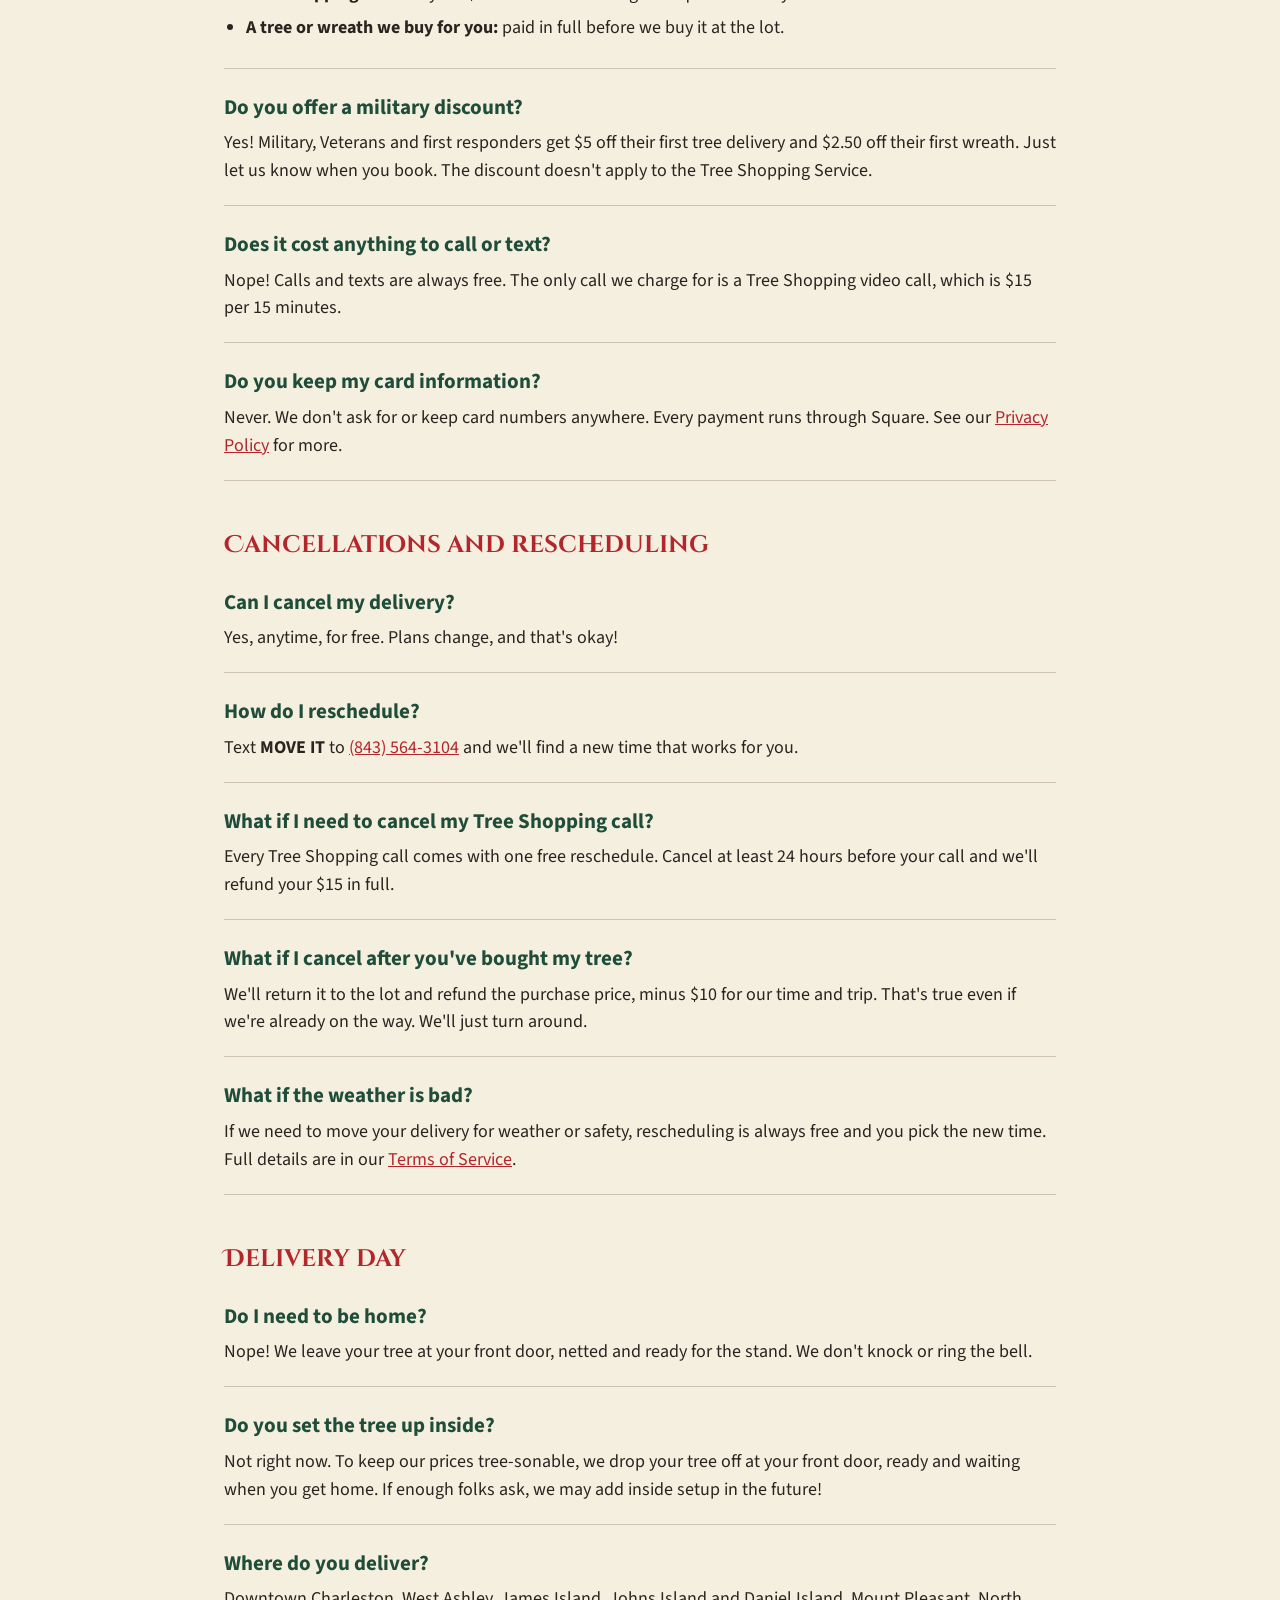
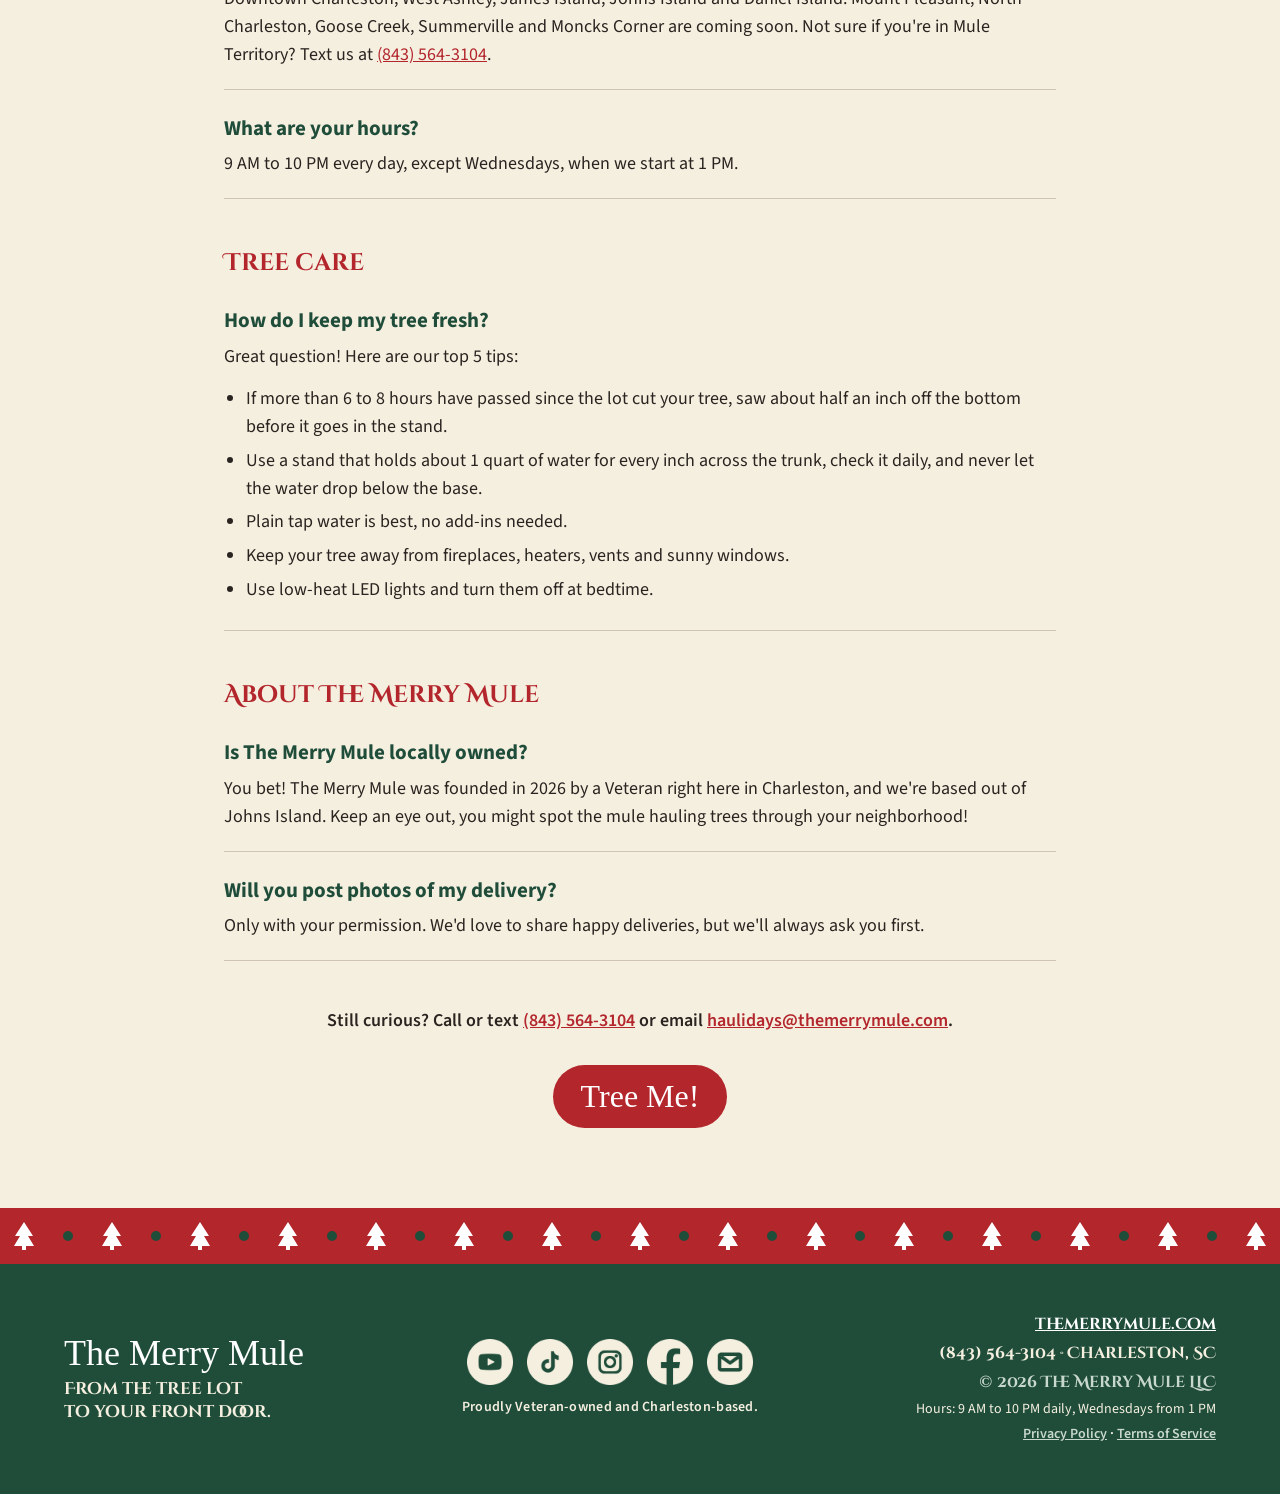
==== commit 50a6cf81: "Update faq.html" ====
--- a/faq.html
+++ b/faq.html
@@ -21,7 +21,7 @@
 <link rel="stylesheet" href="https://fonts.googleapis.com/css2?family=Cinzel+Decorative:wght@700&family=Redressed&family=Source+Sans+3:wght@400;600;700&display=swap">
 <link rel="stylesheet" href="/styles.css">
 <script type="application/ld+json">
-{"@context": "https://schema.org", "@type": "FAQPage", "mainEntity": [{"@type": "Question", "name": "Do I have to buy the tree first?", "acceptedAnswer": {"@type": "Answer", "text": "That's up to you! Buy your tree at any lot and we'll swing by to pick it up. Or add our $15 shopping service, and we'll shop the lot with you over a video call, load your pick into the mule cart, and bring it right to your door."}}, {"@type": "Question", "name": "Which tree lot can I choose?", "acceptedAnswer": {"@type": "Answer", "text": "Any lot in Mule Territory! All we need is a tree lot and an address, and we'll get The Merry Mule moving."}}, {"@type": "Question", "name": "How do I book a delivery?", "acceptedAnswer": {"@type": "Answer", "text": "Fill out our request form, use our Quick Form, or call or text (843) 564-3104. We'll reach out to confirm the details."}}, {"@type": "Question", "name": "How does the Tree Shopping Service work?", "acceptedAnswer": {"@type": "Answer", "text": "We head to the lot and video call you from the trees. You pick your favorite, pay for the tree, and we bring it home. It's $15 per 15-minute call, paid before the call starts."}}, {"@type": "Question", "name": "How many trees and wreaths can I order?", "acceptedAnswer": {"@type": "Answer", "text": "Up to 2 trees and 4 wreaths per customer. That's what fits in The Merry Mule in one trip!"}}, {"@type": "Question", "name": "Can I order just a wreath?", "acceptedAnswer": {"@type": "Answer", "text": "Not by itself. Wreath delivery is an add-on to a tree delivery, so we'll bring your wreaths home along with your tree."}}, {"@type": "Question", "name": "How much does delivery cost?", "acceptedAnswer": {"@type": "Answer", "text": "$50 for your first tree within 15 miles, and $40 for a second tree. Wreaths are $5 each when added to a tree delivery. Tree and wreath prices are set by the lot and are separate from our fees."}}, {"@type": "Question", "name": "How do I pay?", "acceptedAnswer": {"@type": "Answer", "text": "After we confirm your request, we send a secure Square invoice. Card, Apple Pay and Google Pay all work. Here's when each part is due: Tree and wreath delivery: paid within 24 hours of your delivery. Tree Shopping Service: your $15 must come through in Square before your video call starts. A tree or wreath we buy for you: paid in full before we buy it at the lot."}}, {"@type": "Question", "name": "Do you offer a military discount?", "acceptedAnswer": {"@type": "Answer", "text": "Yes! Military, Veterans and first responders get $5 off their first tree delivery and $2.50 off their first wreath. Just let us know when you book. The discount doesn't apply to the Tree Shopping Service."}}, {"@type": "Question", "name": "Does it cost anything to call or text?", "acceptedAnswer": {"@type": "Answer", "text": "Nope! Calls and texts are always free. The only call we charge for is a Tree Shopping video call, which is $15 per 15 minutes."}}, {"@type": "Question", "name": "Do you keep my card information?", "acceptedAnswer": {"@type": "Answer", "text": "Never. We don't ask for or keep card numbers anywhere. Every payment runs through Square. See our Privacy Policy for more."}}, {"@type": "Question", "name": "Can I cancel my delivery?", "acceptedAnswer": {"@type": "Answer", "text": "Yes, anytime, for free. Plans change, and that's okay!"}}, {"@type": "Question", "name": "How do I reschedule?", "acceptedAnswer": {"@type": "Answer", "text": "Text MOVE IT to (843) 564-3104 and we'll find a new time that works for you."}}, {"@type": "Question", "name": "What if I need to cancel my Tree Shopping call?", "acceptedAnswer": {"@type": "Answer", "text": "Every Tree Shopping call comes with one free reschedule. Cancel at least 24 hours before your call and we'll refund your $15 in full."}}, {"@type": "Question", "name": "What if I cancel after you've bought my tree?", "acceptedAnswer": {"@type": "Answer", "text": "We'll return it to the lot and refund the purchase price, minus $10 for our time and trip. That's true even if we're already on the way. We'll just turn around."}}, {"@type": "Question", "name": "What if the weather is bad?", "acceptedAnswer": {"@type": "Answer", "text": "If we need to move your delivery for weather or safety, rescheduling is always free and you pick the new time. Full details are in our Terms of Service."}}, {"@type": "Question", "name": "Do I need to be home?", "acceptedAnswer": {"@type": "Answer", "text": "Nope! We leave your tree at your front door, netted and ready for the stand. We don't knock or ring the bell."}}, {"@type": "Question", "name": "Do you set the tree up inside?", "acceptedAnswer": {"@type": "Answer", "text": "Not right now. To keep our prices tree-sonable, we drop your tree off at your front door, ready and waiting when you get home. If enough folks ask, we may add inside setup in the future!"}}, {"@type": "Question", "name": "Where do you deliver?", "acceptedAnswer": {"@type": "Answer", "text": "Downtown Charleston, West Ashley, James Island, Johns Island and Daniel Island. Mount Pleasant, North Charleston, Goose Creek, Summerville and Moncks Corner are coming soon. Not sure if you're in Mule Territory? Text us at (843) 564-3104."}}, {"@type": "Question", "name": "What are your hours?", "acceptedAnswer": {"@type": "Answer", "text": "9 AM to 10 PM every day, except Wednesdays, when we start at 1 PM."}}, {"@type": "Question", "name": "How do I keep my tree fresh?", "acceptedAnswer": {"@type": "Answer", "text": "Great question! Here are our top 5 tips: If more than 6 to 8 hours have passed since the lot cut your tree, saw about half an inch off the bottom before it goes in the stand. Use a stand that holds about 1 quart of water for every inch across the trunk, check it daily, and never let the water drop below the base. Plain tap water is best, no add-ins needed. Keep your tree away from fireplaces, heaters, vents and sunny windows. Use low-heat LED lights and turn them off at bedtime."}}, {"@type": "Question", "name": "Is The Merry Mule locally owned?", "acceptedAnswer": {"@type": "Answer", "text": "You bet! The Merry Mule was founded in 2026 by a Veteran right here in Charleston, and we're based out of Johns Island. Keep an eye out, you might spot the mule hauling trees through your neighborhood!"}}, {"@type": "Question", "name": "Will you post photos of my delivery?", "acceptedAnswer": {"@type": "Answer", "text": "Only with your permission. We'd love to share happy deliveries, but we'll always ask you first."}}]}
+{"@context": "https://schema.org", "@type": "FAQPage", "mainEntity": [{"@type": "Question", "name": "Do I have to buy the tree first?", "acceptedAnswer": {"@type": "Answer", "text": "That's up to you! Buy your tree at any lot and we'll swing by to pick it up. Or add our $15 shopping service, and we'll shop the lot with you over a video call, load your pick into the mule cart, and bring it right to your door."}}, {"@type": "Question", "name": "Which tree lot can I choose?", "acceptedAnswer": {"@type": "Answer", "text": "Any lot in Mule Territory! All we need is a tree lot and an address, and we'll get The Merry Mule moving."}}, {"@type": "Question", "name": "How do I book a delivery?", "acceptedAnswer": {"@type": "Answer", "text": "Fill out our request form, use our Quick Form, or call or text (843) 564-3104. We'll reach out to confirm the details."}}, {"@type": "Question", "name": "How does the Tree Shopping Service work?", "acceptedAnswer": {"@type": "Answer", "text": "We head to the lot and video call you from the trees. You pick your favorite, pay for the tree, and we bring it home. It's $15 per 15-minute call, paid before the call starts."}}, {"@type": "Question", "name": "How many trees and wreaths can I order?", "acceptedAnswer": {"@type": "Answer", "text": "Up to 2 trees and 4 wreaths per customer. That's what fits in The Merry Mule in one trip!"}}, {"@type": "Question", "name": "Can I order just a wreath?", "acceptedAnswer": {"@type": "Answer", "text": "Not by itself. Wreath delivery is an add-on to a tree delivery, so we'll bring your wreaths home along with your tree."}}, {"@type": "Question", "name": "How much does delivery cost?", "acceptedAnswer": {"@type": "Answer", "text": "$25 for your first tree within 5 miles of the lot, or $50 from 5 to 15 miles. A second tree is $20 within 5 miles, or $40 from 5 to 15 miles. Wreaths are $5 each when added to a tree delivery. Tree and wreath prices are set by the lot and are separate from our fees."}}, {"@type": "Question", "name": "How do I pay?", "acceptedAnswer": {"@type": "Answer", "text": "After we confirm your request, we send a secure Square invoice. Card, Apple Pay and Google Pay all work. Here's when each part is due: Tree and wreath delivery: paid within 24 hours of your delivery. Tree Shopping Service: your $15 must come through in Square before your video call starts. A tree or wreath we buy for you: paid in full before we buy it at the lot."}}, {"@type": "Question", "name": "Do you offer a military discount?", "acceptedAnswer": {"@type": "Answer", "text": "Yes! Military, Veterans and first responders get $5 off their first tree delivery and $2.50 off their first wreath. Just let us know when you book. The discount doesn't apply to the Tree Shopping Service."}}, {"@type": "Question", "name": "Does it cost anything to call or text?", "acceptedAnswer": {"@type": "Answer", "text": "Nope! Calls and texts are always free. The only call we charge for is a Tree Shopping video call, which is $15 per 15 minutes."}}, {"@type": "Question", "name": "Do you keep my card information?", "acceptedAnswer": {"@type": "Answer", "text": "Never. We don't ask for or keep card numbers anywhere. Every payment runs through Square. See our Privacy Policy for more."}}, {"@type": "Question", "name": "Can I cancel my delivery?", "acceptedAnswer": {"@type": "Answer", "text": "Yes, anytime, for free. Plans change, and that's okay!"}}, {"@type": "Question", "name": "How do I reschedule?", "acceptedAnswer": {"@type": "Answer", "text": "Text MOVE IT to (843) 564-3104 and we'll find a new time that works for you."}}, {"@type": "Question", "name": "What if I need to cancel my Tree Shopping call?", "acceptedAnswer": {"@type": "Answer", "text": "Every Tree Shopping call comes with one free reschedule. Cancel at least 24 hours before your call and we'll refund your $15 in full."}}, {"@type": "Question", "name": "What if I cancel after you've bought my tree?", "acceptedAnswer": {"@type": "Answer", "text": "We'll return it to the lot and refund the purchase price, minus $10 for our time and trip. That's true even if we're already on the way. We'll just turn around."}}, {"@type": "Question", "name": "What if the weather is bad?", "acceptedAnswer": {"@type": "Answer", "text": "If we need to move your delivery for weather or safety, rescheduling is always free and you pick the new time. Full details are in our Terms of Service."}}, {"@type": "Question", "name": "Do I need to be home?", "acceptedAnswer": {"@type": "Answer", "text": "Nope! We leave your tree at your front door, netted and ready for the stand. We don't knock or ring the bell."}}, {"@type": "Question", "name": "Do you set the tree up inside?", "acceptedAnswer": {"@type": "Answer", "text": "Not right now. To keep our prices tree-sonable, we drop your tree off at your front door, ready and waiting when you get home. If enough folks ask, we may add inside setup in the future!"}}, {"@type": "Question", "name": "Where do you deliver?", "acceptedAnswer": {"@type": "Answer", "text": "Downtown Charleston, West Ashley, James Island, Johns Island and Daniel Island. Mount Pleasant, North Charleston, Goose Creek, Summerville and Moncks Corner are coming soon. Not sure if you're in Mule Territory? Text us at (843) 564-3104."}}, {"@type": "Question", "name": "What are your hours?", "acceptedAnswer": {"@type": "Answer", "text": "9 AM to 10 PM every day, except Wednesdays, when we start at 1 PM."}}, {"@type": "Question", "name": "How do I keep my tree fresh?", "acceptedAnswer": {"@type": "Answer", "text": "Great question! Here are our top 5 tips: If more than 6 to 8 hours have passed since the lot cut your tree, saw about half an inch off the bottom before it goes in the stand. Use a stand that holds about 1 quart of water for every inch across the trunk, check it daily, and never let the water drop below the base. Plain tap water is best, no add-ins needed. Keep your tree away from fireplaces, heaters, vents and sunny windows. Use low-heat LED lights and turn them off at bedtime."}}, {"@type": "Question", "name": "Is The Merry Mule locally owned?", "acceptedAnswer": {"@type": "Answer", "text": "You bet! The Merry Mule was founded in 2026 by a Veteran right here in Charleston, and we're based out of Johns Island. Keep an eye out, you might spot the mule hauling trees through your neighborhood!"}}, {"@type": "Question", "name": "Will you post photos of my delivery?", "acceptedAnswer": {"@type": "Answer", "text": "Only with your permission. We'd love to share happy deliveries, but we'll always ask you first."}}]}
 </script>
 </head>
 <body>
@@ -69,7 +69,7 @@
 <div class="mm-faq"><h3>How many trees and wreaths can I order?</h3><p>Up to 2 trees and 4 wreaths per customer. That's what fits in The Merry Mule in one trip!</p></div>
 <div class="mm-faq"><h3>Can I order just a wreath?</h3><p>Not by itself. Wreath delivery is an add-on to a tree delivery, so we'll bring your wreaths home along with your tree.</p></div>
 <h2 class="grp">Pricing and payment</h2>
-<div class="mm-faq"><h3>How much does delivery cost?</h3><p>$50 for your first tree within 15 miles, and $40 for a second tree. Wreaths are $5 each when added to a tree delivery. Tree and wreath prices are set by the lot and are separate from our fees.</p></div>
+<div class="mm-faq"><h3>How much does delivery cost?</h3><p>$25 for your first tree within 5 miles of the lot, or $50 from 5 to 15 miles. A second tree is $20 within 5 miles, or $40 from 5 to 15 miles. Wreaths are $5 each when added to a tree delivery. Tree and wreath prices are set by the lot and are separate from our fees.</p></div>
 <div class="mm-faq"><h3>How do I pay?</h3><p>After we confirm your request, we send a secure Square invoice. Card, Apple Pay and Google Pay all work. Here's when each part is due:</p><ul class="mm-faqlist"><li><strong>Tree and wreath delivery:</strong> paid within 24 hours of your delivery.</li><li><strong>Tree Shopping Service:</strong> your $15 must come through in Square before your video call starts.</li><li><strong>A tree or wreath we buy for you:</strong> paid in full before we buy it at the lot.</li></ul></div>
 <div class="mm-faq"><h3>Do you offer a military discount?</h3><p>Yes! Military, Veterans and first responders get $5 off their first tree delivery and $2.50 off their first wreath. Just let us know when you book. The discount doesn't apply to the Tree Shopping Service.</p></div>
 <div class="mm-faq"><h3>Does it cost anything to call or text?</h3><p>Nope! Calls and texts are always free. The only call we charge for is a Tree Shopping video call, which is $15 per 15 minutes.</p></div>
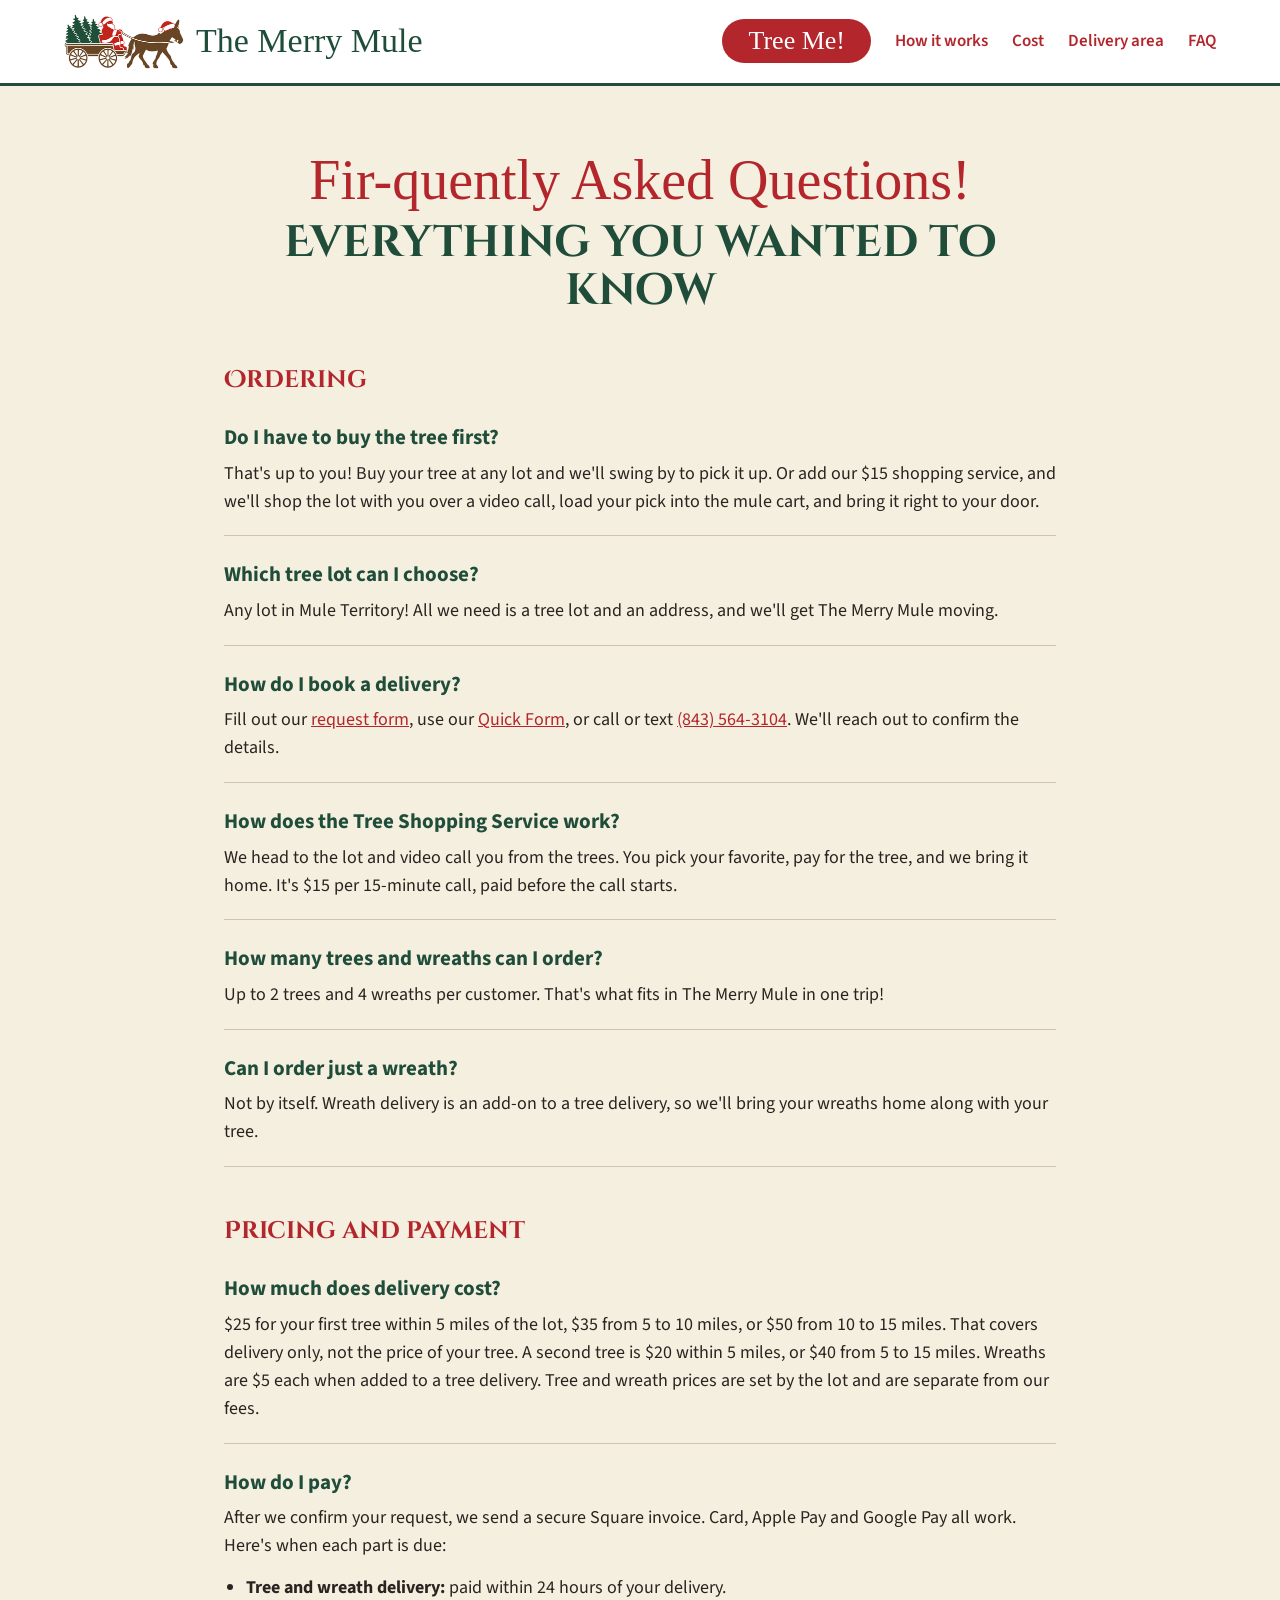
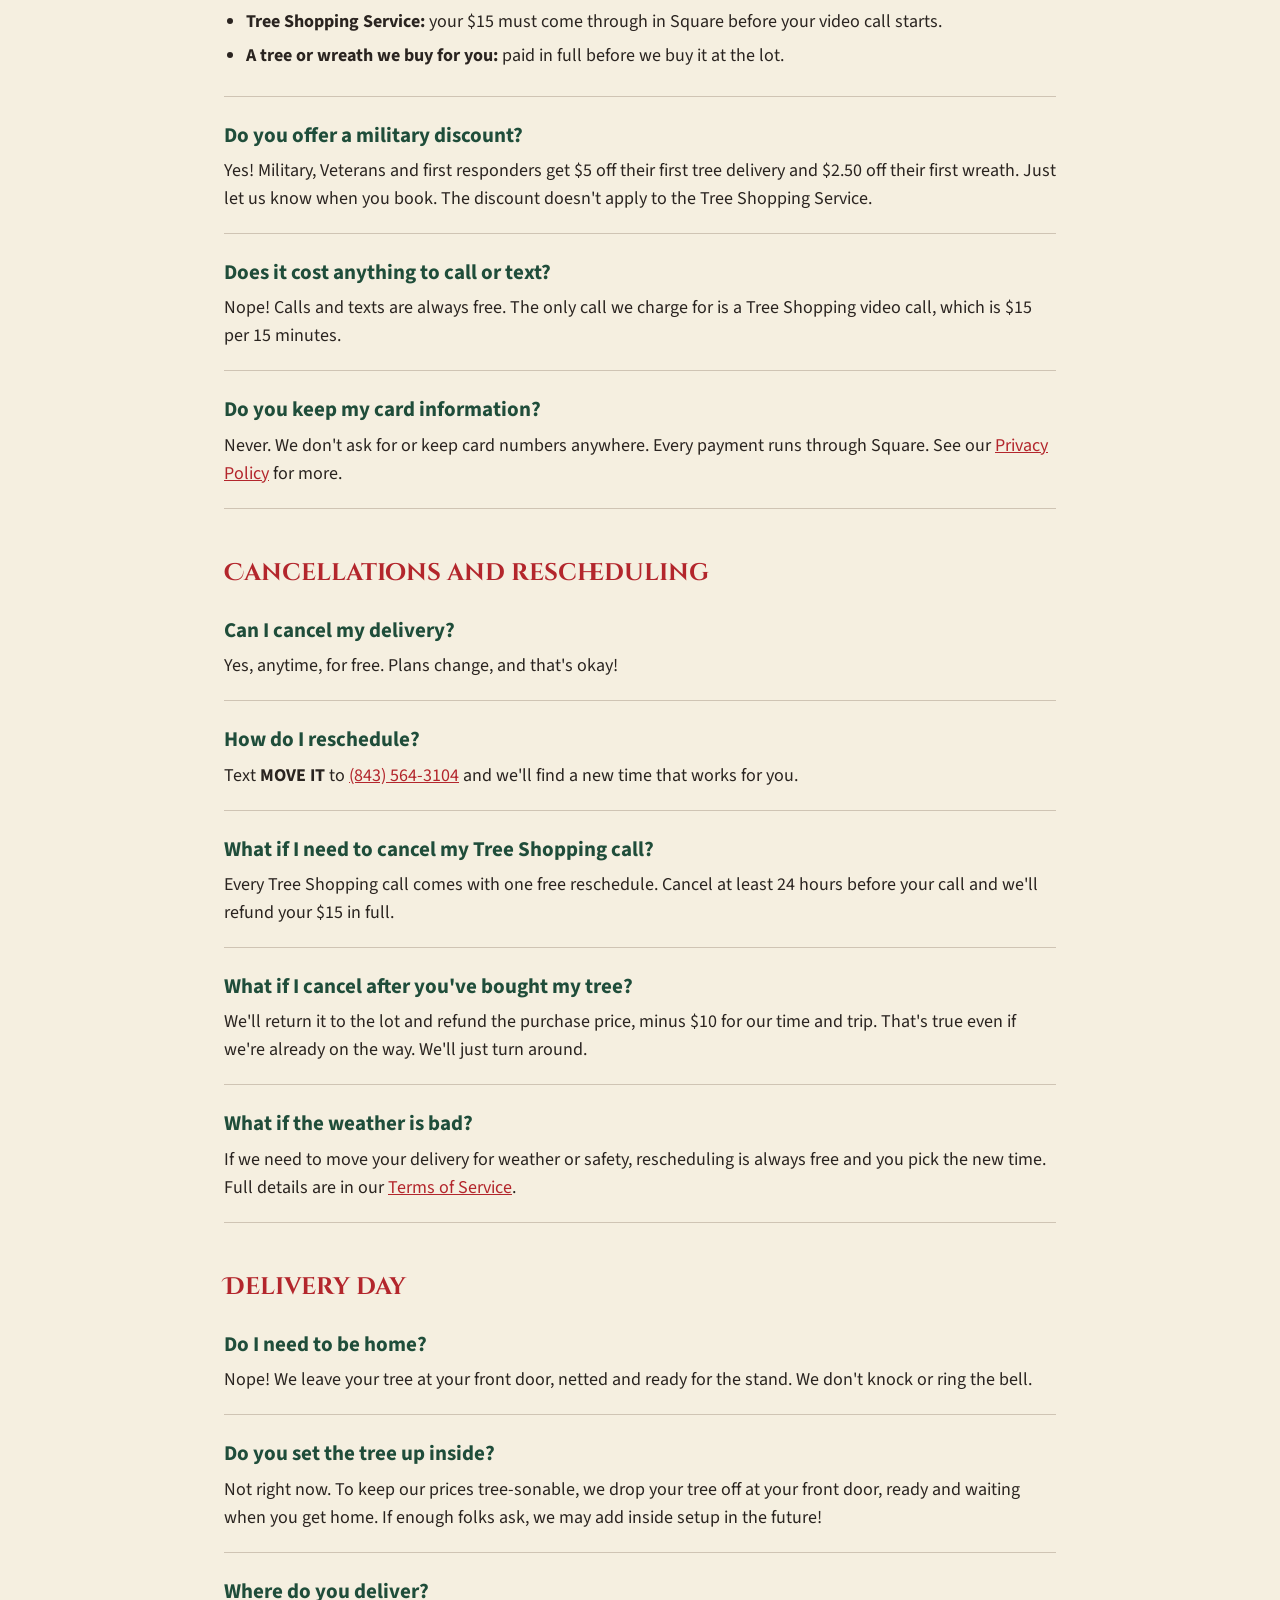
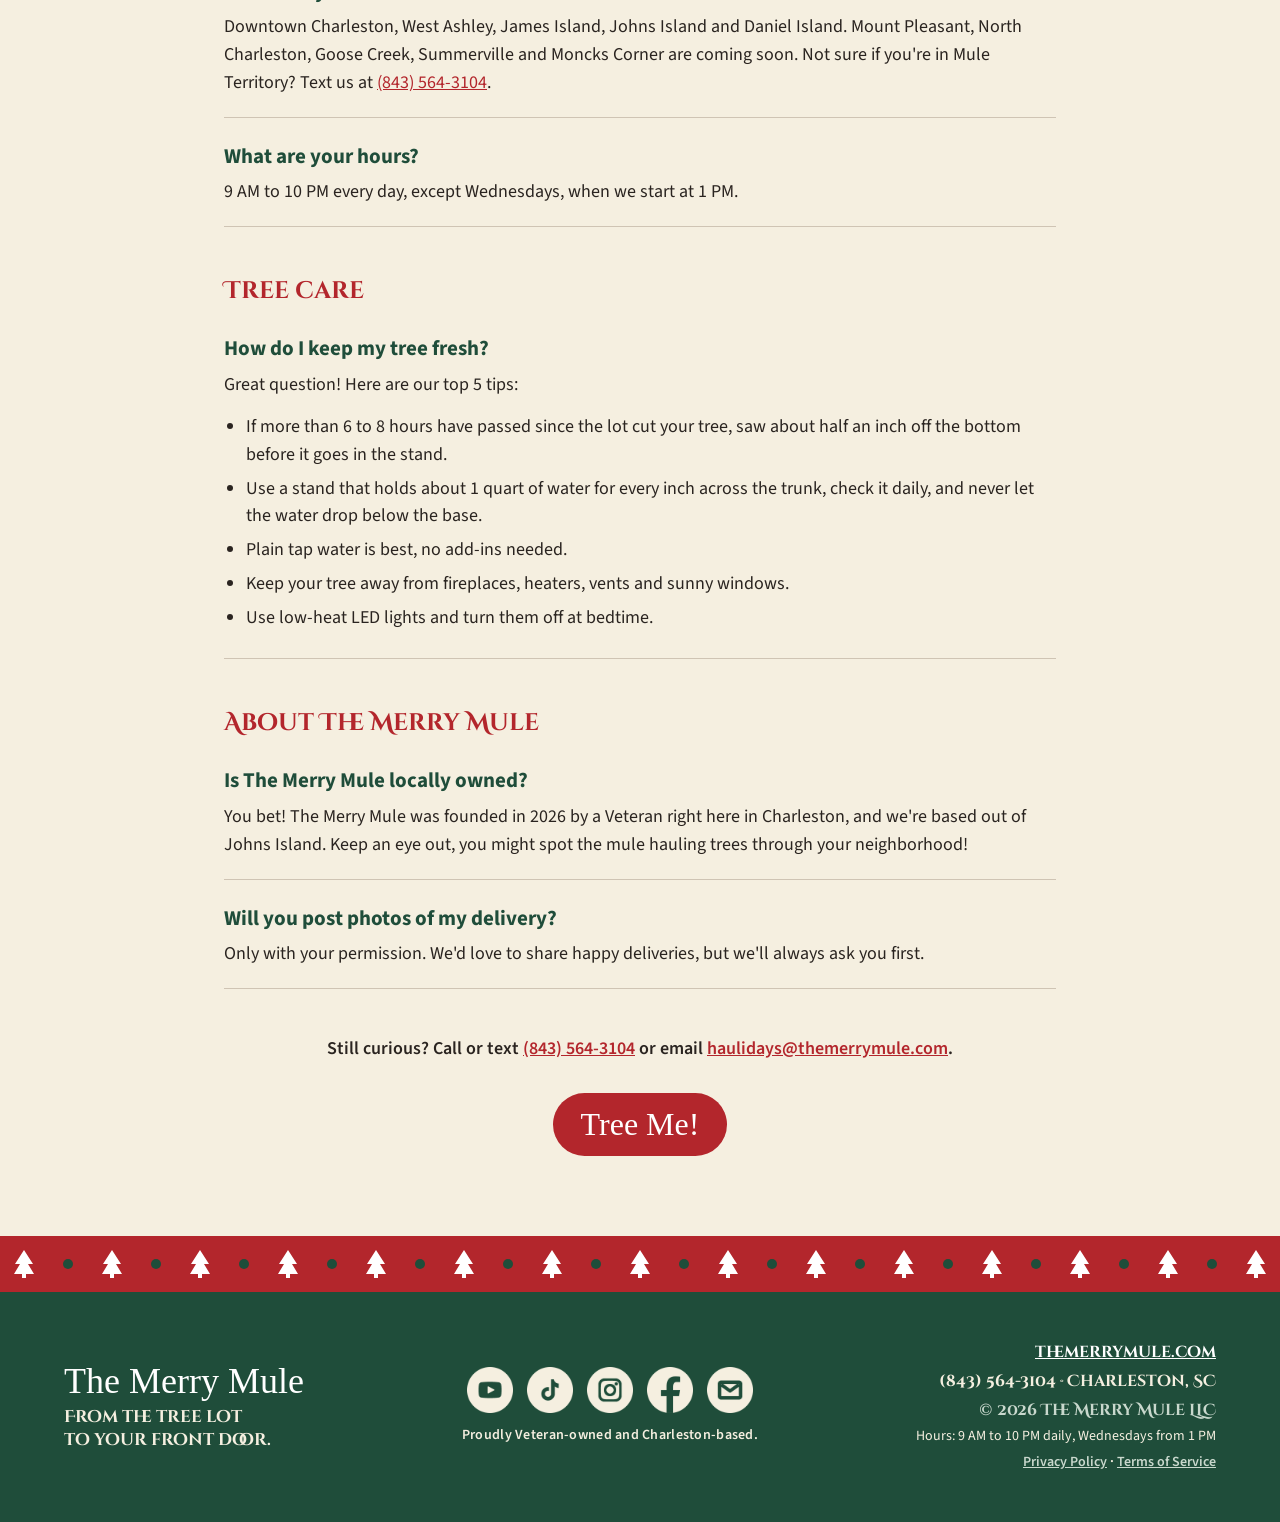
==== commit 441b501e: "Update faq.html" ====
--- a/faq.html
+++ b/faq.html
@@ -21,7 +21,7 @@
 <link rel="stylesheet" href="https://fonts.googleapis.com/css2?family=Cinzel+Decorative:wght@700&family=Redressed&family=Source+Sans+3:wght@400;600;700&display=swap">
 <link rel="stylesheet" href="/styles.css">
 <script type="application/ld+json">
-{"@context": "https://schema.org", "@type": "FAQPage", "mainEntity": [{"@type": "Question", "name": "Do I have to buy the tree first?", "acceptedAnswer": {"@type": "Answer", "text": "That's up to you! Buy your tree at any lot and we'll swing by to pick it up. Or add our $15 shopping service, and we'll shop the lot with you over a video call, load your pick into the mule cart, and bring it right to your door."}}, {"@type": "Question", "name": "Which tree lot can I choose?", "acceptedAnswer": {"@type": "Answer", "text": "Any lot in Mule Territory! All we need is a tree lot and an address, and we'll get The Merry Mule moving."}}, {"@type": "Question", "name": "How do I book a delivery?", "acceptedAnswer": {"@type": "Answer", "text": "Fill out our request form, use our Quick Form, or call or text (843) 564-3104. We'll reach out to confirm the details."}}, {"@type": "Question", "name": "How does the Tree Shopping Service work?", "acceptedAnswer": {"@type": "Answer", "text": "We head to the lot and video call you from the trees. You pick your favorite, pay for the tree, and we bring it home. It's $15 per 15-minute call, paid before the call starts."}}, {"@type": "Question", "name": "How many trees and wreaths can I order?", "acceptedAnswer": {"@type": "Answer", "text": "Up to 2 trees and 4 wreaths per customer. That's what fits in The Merry Mule in one trip!"}}, {"@type": "Question", "name": "Can I order just a wreath?", "acceptedAnswer": {"@type": "Answer", "text": "Not by itself. Wreath delivery is an add-on to a tree delivery, so we'll bring your wreaths home along with your tree."}}, {"@type": "Question", "name": "How much does delivery cost?", "acceptedAnswer": {"@type": "Answer", "text": "$25 for your first tree within 5 miles of the lot, or $50 from 5 to 15 miles. A second tree is $20 within 5 miles, or $40 from 5 to 15 miles. Wreaths are $5 each when added to a tree delivery. Tree and wreath prices are set by the lot and are separate from our fees."}}, {"@type": "Question", "name": "How do I pay?", "acceptedAnswer": {"@type": "Answer", "text": "After we confirm your request, we send a secure Square invoice. Card, Apple Pay and Google Pay all work. Here's when each part is due: Tree and wreath delivery: paid within 24 hours of your delivery. Tree Shopping Service: your $15 must come through in Square before your video call starts. A tree or wreath we buy for you: paid in full before we buy it at the lot."}}, {"@type": "Question", "name": "Do you offer a military discount?", "acceptedAnswer": {"@type": "Answer", "text": "Yes! Military, Veterans and first responders get $5 off their first tree delivery and $2.50 off their first wreath. Just let us know when you book. The discount doesn't apply to the Tree Shopping Service."}}, {"@type": "Question", "name": "Does it cost anything to call or text?", "acceptedAnswer": {"@type": "Answer", "text": "Nope! Calls and texts are always free. The only call we charge for is a Tree Shopping video call, which is $15 per 15 minutes."}}, {"@type": "Question", "name": "Do you keep my card information?", "acceptedAnswer": {"@type": "Answer", "text": "Never. We don't ask for or keep card numbers anywhere. Every payment runs through Square. See our Privacy Policy for more."}}, {"@type": "Question", "name": "Can I cancel my delivery?", "acceptedAnswer": {"@type": "Answer", "text": "Yes, anytime, for free. Plans change, and that's okay!"}}, {"@type": "Question", "name": "How do I reschedule?", "acceptedAnswer": {"@type": "Answer", "text": "Text MOVE IT to (843) 564-3104 and we'll find a new time that works for you."}}, {"@type": "Question", "name": "What if I need to cancel my Tree Shopping call?", "acceptedAnswer": {"@type": "Answer", "text": "Every Tree Shopping call comes with one free reschedule. Cancel at least 24 hours before your call and we'll refund your $15 in full."}}, {"@type": "Question", "name": "What if I cancel after you've bought my tree?", "acceptedAnswer": {"@type": "Answer", "text": "We'll return it to the lot and refund the purchase price, minus $10 for our time and trip. That's true even if we're already on the way. We'll just turn around."}}, {"@type": "Question", "name": "What if the weather is bad?", "acceptedAnswer": {"@type": "Answer", "text": "If we need to move your delivery for weather or safety, rescheduling is always free and you pick the new time. Full details are in our Terms of Service."}}, {"@type": "Question", "name": "Do I need to be home?", "acceptedAnswer": {"@type": "Answer", "text": "Nope! We leave your tree at your front door, netted and ready for the stand. We don't knock or ring the bell."}}, {"@type": "Question", "name": "Do you set the tree up inside?", "acceptedAnswer": {"@type": "Answer", "text": "Not right now. To keep our prices tree-sonable, we drop your tree off at your front door, ready and waiting when you get home. If enough folks ask, we may add inside setup in the future!"}}, {"@type": "Question", "name": "Where do you deliver?", "acceptedAnswer": {"@type": "Answer", "text": "Downtown Charleston, West Ashley, James Island, Johns Island and Daniel Island. Mount Pleasant, North Charleston, Goose Creek, Summerville and Moncks Corner are coming soon. Not sure if you're in Mule Territory? Text us at (843) 564-3104."}}, {"@type": "Question", "name": "What are your hours?", "acceptedAnswer": {"@type": "Answer", "text": "9 AM to 10 PM every day, except Wednesdays, when we start at 1 PM."}}, {"@type": "Question", "name": "How do I keep my tree fresh?", "acceptedAnswer": {"@type": "Answer", "text": "Great question! Here are our top 5 tips: If more than 6 to 8 hours have passed since the lot cut your tree, saw about half an inch off the bottom before it goes in the stand. Use a stand that holds about 1 quart of water for every inch across the trunk, check it daily, and never let the water drop below the base. Plain tap water is best, no add-ins needed. Keep your tree away from fireplaces, heaters, vents and sunny windows. Use low-heat LED lights and turn them off at bedtime."}}, {"@type": "Question", "name": "Is The Merry Mule locally owned?", "acceptedAnswer": {"@type": "Answer", "text": "You bet! The Merry Mule was founded in 2026 by a Veteran right here in Charleston, and we're based out of Johns Island. Keep an eye out, you might spot the mule hauling trees through your neighborhood!"}}, {"@type": "Question", "name": "Will you post photos of my delivery?", "acceptedAnswer": {"@type": "Answer", "text": "Only with your permission. We'd love to share happy deliveries, but we'll always ask you first."}}]}
+{"@context": "https://schema.org", "@type": "FAQPage", "mainEntity": [{"@type": "Question", "name": "Do I have to buy the tree first?", "acceptedAnswer": {"@type": "Answer", "text": "That's up to you! Buy your tree at any lot and we'll swing by to pick it up. Or add our $15 shopping service, and we'll shop the lot with you over a video call, load your pick into the mule cart, and bring it right to your door."}}, {"@type": "Question", "name": "Which tree lot can I choose?", "acceptedAnswer": {"@type": "Answer", "text": "Any lot in Mule Territory! All we need is a tree lot and an address, and we'll get The Merry Mule moving."}}, {"@type": "Question", "name": "How do I book a delivery?", "acceptedAnswer": {"@type": "Answer", "text": "Fill out our request form, use our Quick Form, or call or text (843) 564-3104. We'll reach out to confirm the details."}}, {"@type": "Question", "name": "How does the Tree Shopping Service work?", "acceptedAnswer": {"@type": "Answer", "text": "We head to the lot and video call you from the trees. You pick your favorite, pay for the tree, and we bring it home. It's $15 per 15-minute call, paid before the call starts."}}, {"@type": "Question", "name": "How many trees and wreaths can I order?", "acceptedAnswer": {"@type": "Answer", "text": "Up to 2 trees and 4 wreaths per customer. That's what fits in The Merry Mule in one trip!"}}, {"@type": "Question", "name": "Can I order just a wreath?", "acceptedAnswer": {"@type": "Answer", "text": "Not by itself. Wreath delivery is an add-on to a tree delivery, so we'll bring your wreaths home along with your tree."}}, {"@type": "Question", "name": "How much does delivery cost?", "acceptedAnswer": {"@type": "Answer", "text": "$25 for your first tree within 5 miles of the lot, $35 from 5 to 10 miles, or $50 from 10 to 15 miles. That covers delivery only, not the price of your tree. A second tree is $20 within 5 miles, or $40 from 5 to 15 miles. Wreaths are $5 each when added to a tree delivery. Tree and wreath prices are set by the lot and are separate from our fees."}}, {"@type": "Question", "name": "How do I pay?", "acceptedAnswer": {"@type": "Answer", "text": "After we confirm your request, we send a secure Square invoice. Card, Apple Pay and Google Pay all work. Here's when each part is due: Tree and wreath delivery: paid within 24 hours of your delivery. Tree Shopping Service: your $15 must come through in Square before your video call starts. A tree or wreath we buy for you: paid in full before we buy it at the lot."}}, {"@type": "Question", "name": "Do you offer a military discount?", "acceptedAnswer": {"@type": "Answer", "text": "Yes! Military, Veterans and first responders get $5 off their first tree delivery and $2.50 off their first wreath. Just let us know when you book. The discount doesn't apply to the Tree Shopping Service."}}, {"@type": "Question", "name": "Does it cost anything to call or text?", "acceptedAnswer": {"@type": "Answer", "text": "Nope! Calls and texts are always free. The only call we charge for is a Tree Shopping video call, which is $15 per 15 minutes."}}, {"@type": "Question", "name": "Do you keep my card information?", "acceptedAnswer": {"@type": "Answer", "text": "Never. We don't ask for or keep card numbers anywhere. Every payment runs through Square. See our Privacy Policy for more."}}, {"@type": "Question", "name": "Can I cancel my delivery?", "acceptedAnswer": {"@type": "Answer", "text": "Yes, anytime, for free. Plans change, and that's okay!"}}, {"@type": "Question", "name": "How do I reschedule?", "acceptedAnswer": {"@type": "Answer", "text": "Text MOVE IT to (843) 564-3104 and we'll find a new time that works for you."}}, {"@type": "Question", "name": "What if I need to cancel my Tree Shopping call?", "acceptedAnswer": {"@type": "Answer", "text": "Every Tree Shopping call comes with one free reschedule. Cancel at least 24 hours before your call and we'll refund your $15 in full."}}, {"@type": "Question", "name": "What if I cancel after you've bought my tree?", "acceptedAnswer": {"@type": "Answer", "text": "We'll return it to the lot and refund the purchase price, minus $10 for our time and trip. That's true even if we're already on the way. We'll just turn around."}}, {"@type": "Question", "name": "What if the weather is bad?", "acceptedAnswer": {"@type": "Answer", "text": "If we need to move your delivery for weather or safety, rescheduling is always free and you pick the new time. Full details are in our Terms of Service."}}, {"@type": "Question", "name": "Do I need to be home?", "acceptedAnswer": {"@type": "Answer", "text": "Nope! We leave your tree at your front door, netted and ready for the stand. We don't knock or ring the bell."}}, {"@type": "Question", "name": "Do you set the tree up inside?", "acceptedAnswer": {"@type": "Answer", "text": "Not right now. To keep our prices tree-sonable, we drop your tree off at your front door, ready and waiting when you get home. If enough folks ask, we may add inside setup in the future!"}}, {"@type": "Question", "name": "Where do you deliver?", "acceptedAnswer": {"@type": "Answer", "text": "Downtown Charleston, West Ashley, James Island, Johns Island and Daniel Island. Mount Pleasant, North Charleston, Goose Creek, Summerville and Moncks Corner are coming soon. Not sure if you're in Mule Territory? Text us at (843) 564-3104."}}, {"@type": "Question", "name": "What are your hours?", "acceptedAnswer": {"@type": "Answer", "text": "9 AM to 10 PM every day, except Wednesdays, when we start at 1 PM."}}, {"@type": "Question", "name": "How do I keep my tree fresh?", "acceptedAnswer": {"@type": "Answer", "text": "Great question! Here are our top 5 tips: If more than 6 to 8 hours have passed since the lot cut your tree, saw about half an inch off the bottom before it goes in the stand. Use a stand that holds about 1 quart of water for every inch across the trunk, check it daily, and never let the water drop below the base. Plain tap water is best, no add-ins needed. Keep your tree away from fireplaces, heaters, vents and sunny windows. Use low-heat LED lights and turn them off at bedtime."}}, {"@type": "Question", "name": "Is The Merry Mule locally owned?", "acceptedAnswer": {"@type": "Answer", "text": "You bet! The Merry Mule was founded in 2026 by a Veteran right here in Charleston, and we're based out of Johns Island. Keep an eye out, you might spot the mule hauling trees through your neighborhood!"}}, {"@type": "Question", "name": "Will you post photos of my delivery?", "acceptedAnswer": {"@type": "Answer", "text": "Only with your permission. We'd love to share happy deliveries, but we'll always ask you first."}}]}
 </script>
 </head>
 <body>
@@ -69,7 +69,7 @@
 <div class="mm-faq"><h3>How many trees and wreaths can I order?</h3><p>Up to 2 trees and 4 wreaths per customer. That's what fits in The Merry Mule in one trip!</p></div>
 <div class="mm-faq"><h3>Can I order just a wreath?</h3><p>Not by itself. Wreath delivery is an add-on to a tree delivery, so we'll bring your wreaths home along with your tree.</p></div>
 <h2 class="grp">Pricing and payment</h2>
-<div class="mm-faq"><h3>How much does delivery cost?</h3><p>$25 for your first tree within 5 miles of the lot, or $50 from 5 to 15 miles. A second tree is $20 within 5 miles, or $40 from 5 to 15 miles. Wreaths are $5 each when added to a tree delivery. Tree and wreath prices are set by the lot and are separate from our fees.</p></div>
+<div class="mm-faq"><h3>How much does delivery cost?</h3><p>$25 for your first tree within 5 miles of the lot, $35 from 5 to 10 miles, or $50 from 10 to 15 miles. That covers delivery only, not the price of your tree. A second tree is $20 within 5 miles, or $40 from 5 to 15 miles. Wreaths are $5 each when added to a tree delivery. Tree and wreath prices are set by the lot and are separate from our fees.</p></div>
 <div class="mm-faq"><h3>How do I pay?</h3><p>After we confirm your request, we send a secure Square invoice. Card, Apple Pay and Google Pay all work. Here's when each part is due:</p><ul class="mm-faqlist"><li><strong>Tree and wreath delivery:</strong> paid within 24 hours of your delivery.</li><li><strong>Tree Shopping Service:</strong> your $15 must come through in Square before your video call starts.</li><li><strong>A tree or wreath we buy for you:</strong> paid in full before we buy it at the lot.</li></ul></div>
 <div class="mm-faq"><h3>Do you offer a military discount?</h3><p>Yes! Military, Veterans and first responders get $5 off their first tree delivery and $2.50 off their first wreath. Just let us know when you book. The discount doesn't apply to the Tree Shopping Service.</p></div>
 <div class="mm-faq"><h3>Does it cost anything to call or text?</h3><p>Nope! Calls and texts are always free. The only call we charge for is a Tree Shopping video call, which is $15 per 15 minutes.</p></div>
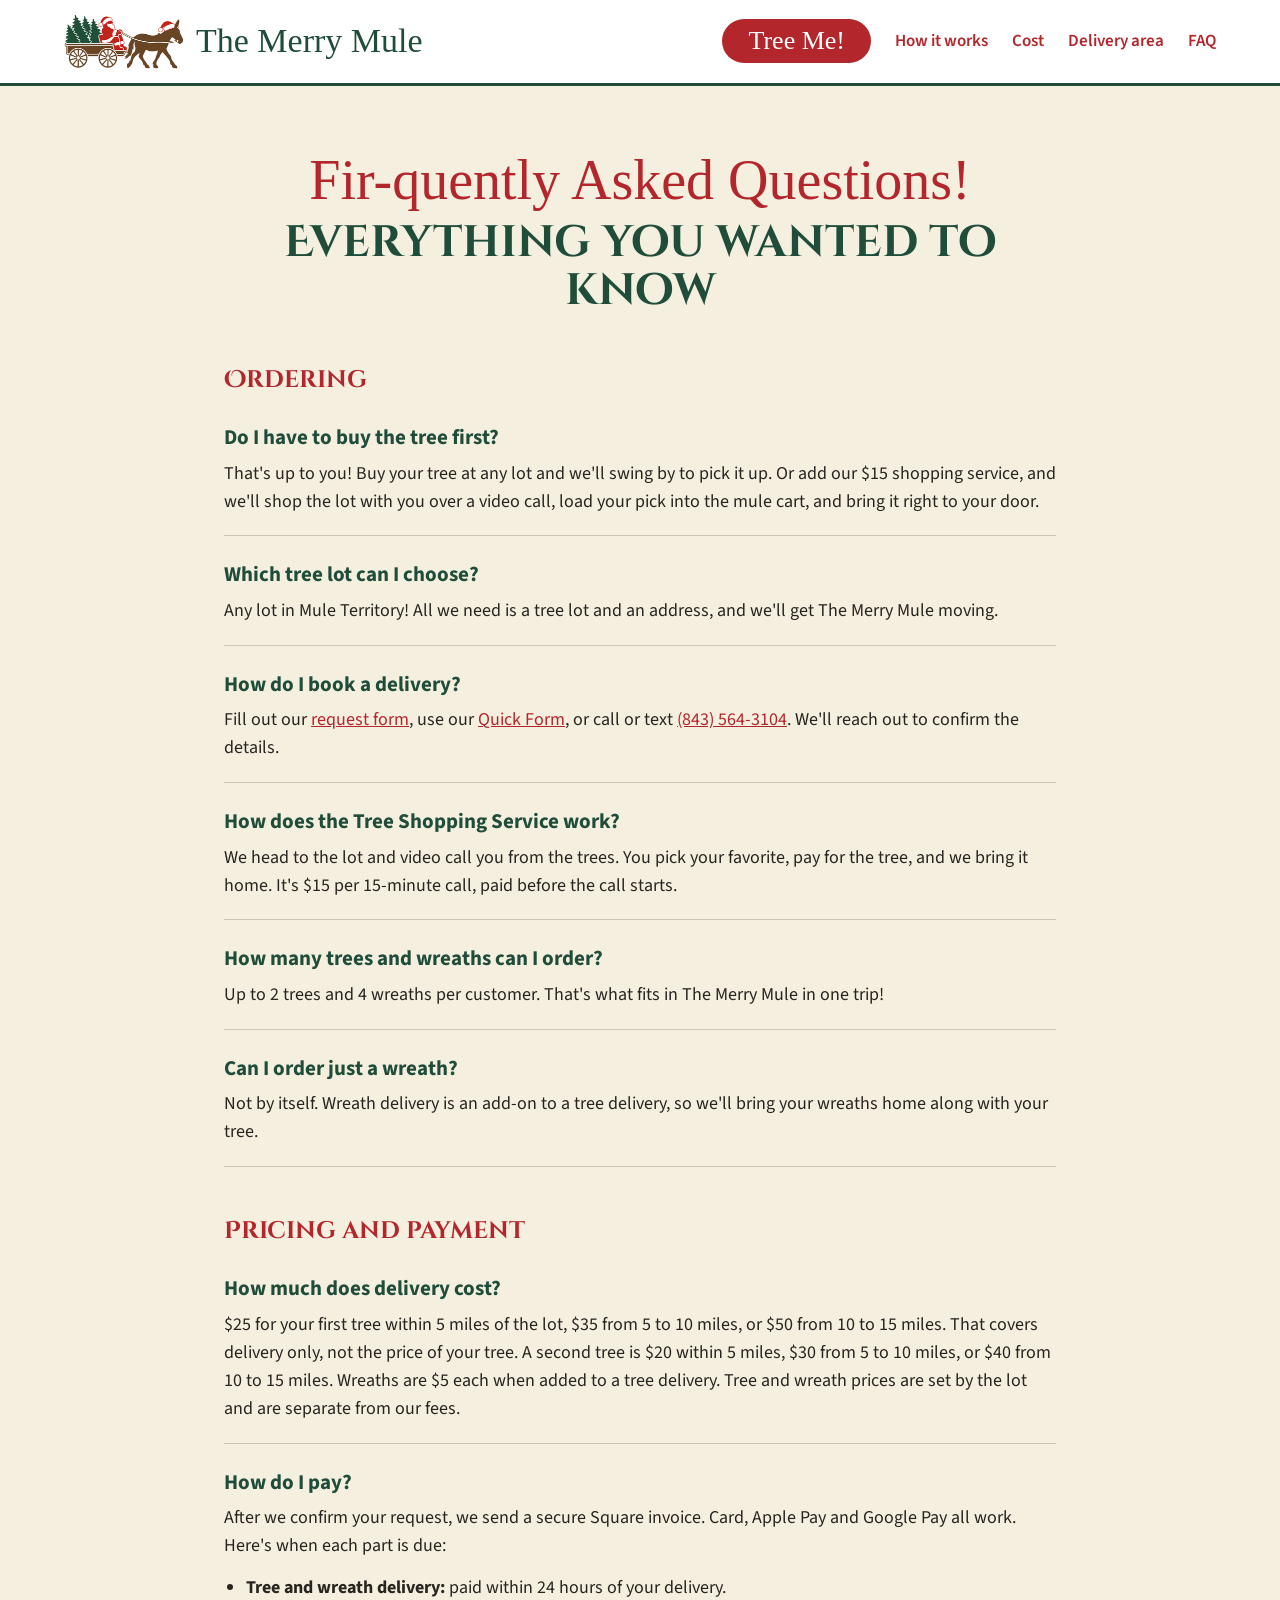
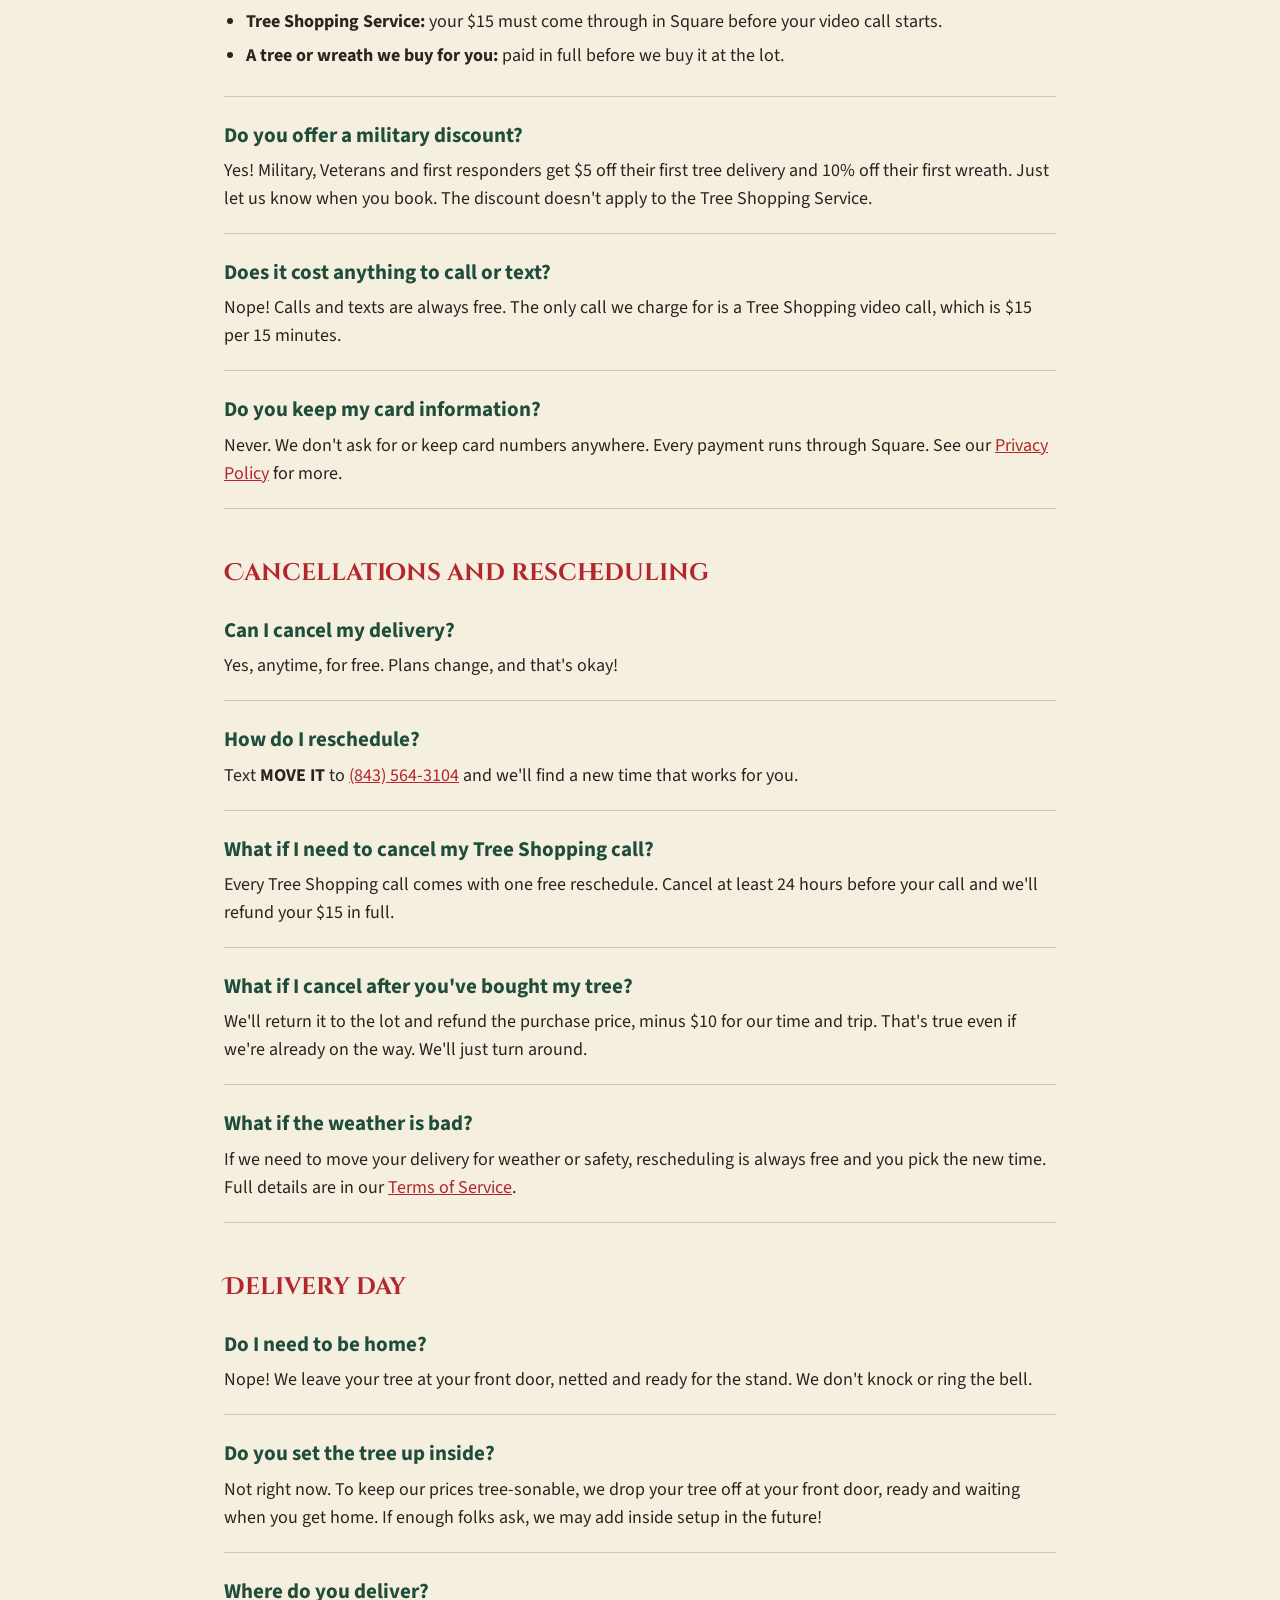
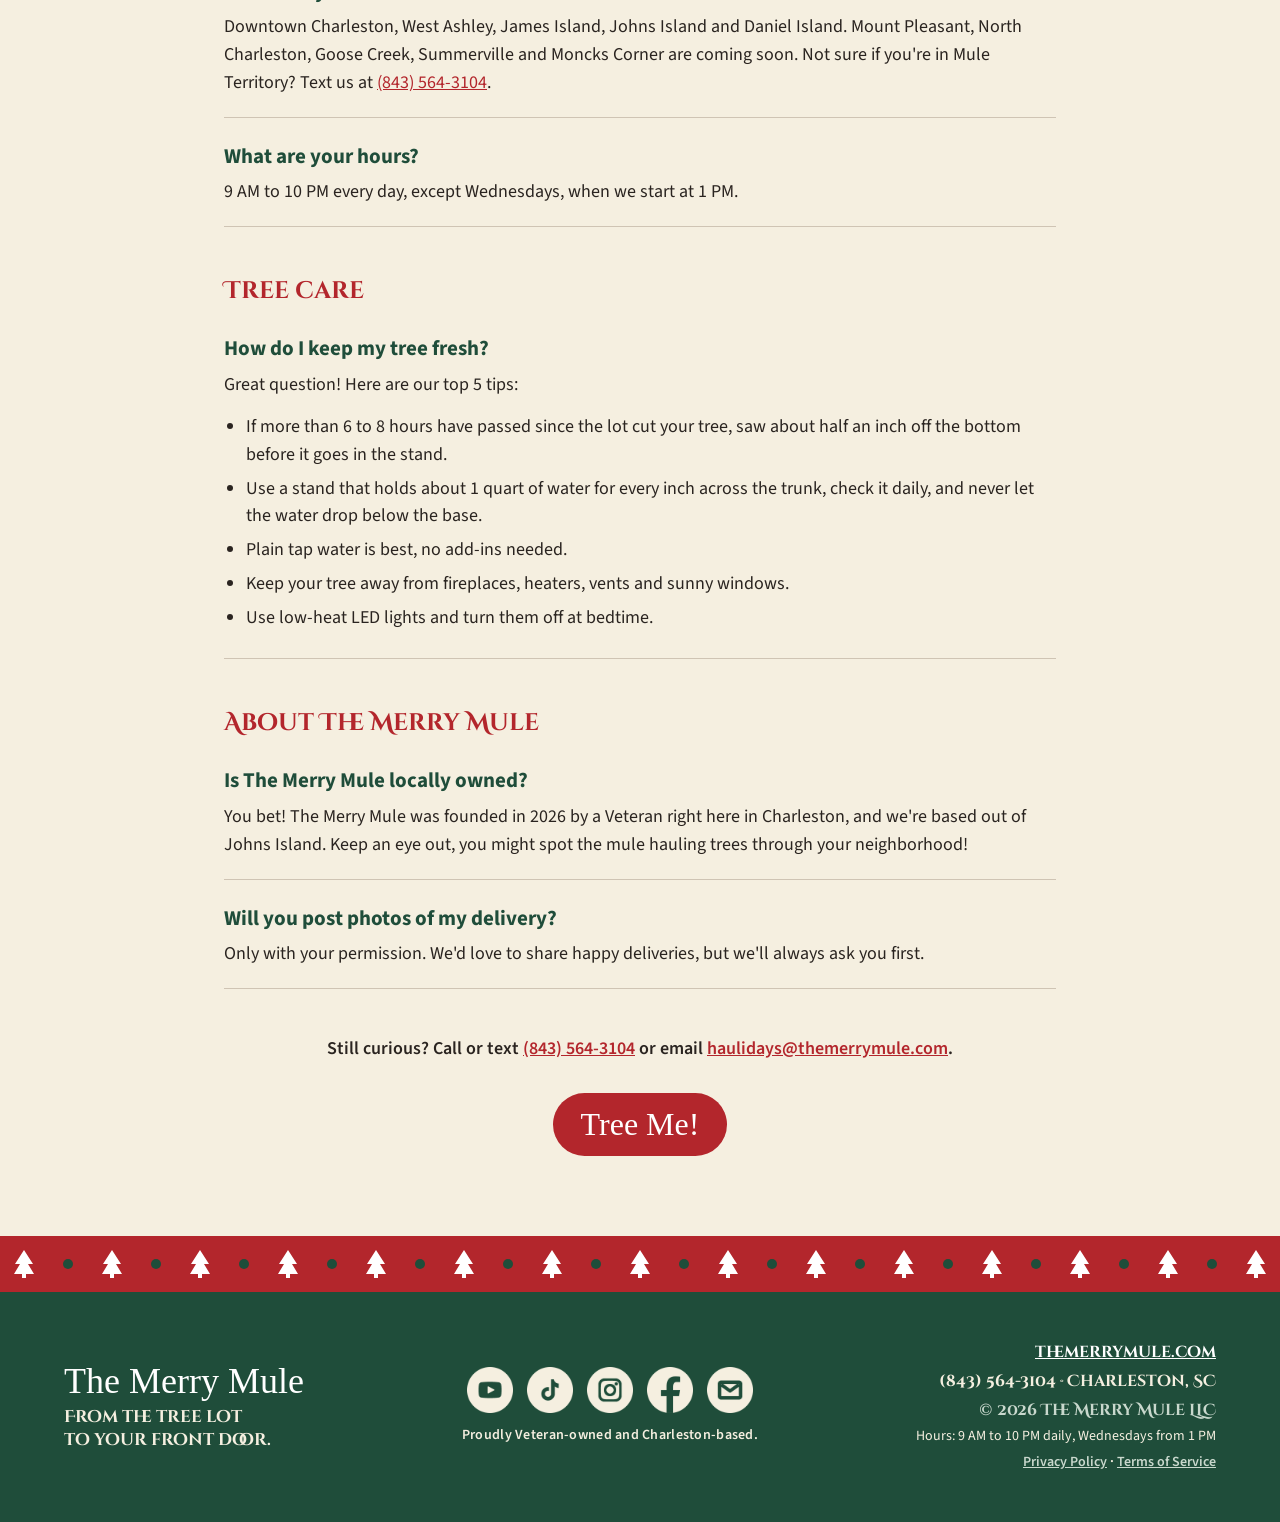
==== commit 09eff87b: "Update faq.html" ====
--- a/faq.html
+++ b/faq.html
@@ -21,7 +21,7 @@
 <link rel="stylesheet" href="https://fonts.googleapis.com/css2?family=Cinzel+Decorative:wght@700&family=Redressed&family=Source+Sans+3:wght@400;600;700&display=swap">
 <link rel="stylesheet" href="/styles.css">
 <script type="application/ld+json">
-{"@context": "https://schema.org", "@type": "FAQPage", "mainEntity": [{"@type": "Question", "name": "Do I have to buy the tree first?", "acceptedAnswer": {"@type": "Answer", "text": "That's up to you! Buy your tree at any lot and we'll swing by to pick it up. Or add our $15 shopping service, and we'll shop the lot with you over a video call, load your pick into the mule cart, and bring it right to your door."}}, {"@type": "Question", "name": "Which tree lot can I choose?", "acceptedAnswer": {"@type": "Answer", "text": "Any lot in Mule Territory! All we need is a tree lot and an address, and we'll get The Merry Mule moving."}}, {"@type": "Question", "name": "How do I book a delivery?", "acceptedAnswer": {"@type": "Answer", "text": "Fill out our request form, use our Quick Form, or call or text (843) 564-3104. We'll reach out to confirm the details."}}, {"@type": "Question", "name": "How does the Tree Shopping Service work?", "acceptedAnswer": {"@type": "Answer", "text": "We head to the lot and video call you from the trees. You pick your favorite, pay for the tree, and we bring it home. It's $15 per 15-minute call, paid before the call starts."}}, {"@type": "Question", "name": "How many trees and wreaths can I order?", "acceptedAnswer": {"@type": "Answer", "text": "Up to 2 trees and 4 wreaths per customer. That's what fits in The Merry Mule in one trip!"}}, {"@type": "Question", "name": "Can I order just a wreath?", "acceptedAnswer": {"@type": "Answer", "text": "Not by itself. Wreath delivery is an add-on to a tree delivery, so we'll bring your wreaths home along with your tree."}}, {"@type": "Question", "name": "How much does delivery cost?", "acceptedAnswer": {"@type": "Answer", "text": "$25 for your first tree within 5 miles of the lot, $35 from 5 to 10 miles, or $50 from 10 to 15 miles. That covers delivery only, not the price of your tree. A second tree is $20 within 5 miles, or $40 from 5 to 15 miles. Wreaths are $5 each when added to a tree delivery. Tree and wreath prices are set by the lot and are separate from our fees."}}, {"@type": "Question", "name": "How do I pay?", "acceptedAnswer": {"@type": "Answer", "text": "After we confirm your request, we send a secure Square invoice. Card, Apple Pay and Google Pay all work. Here's when each part is due: Tree and wreath delivery: paid within 24 hours of your delivery. Tree Shopping Service: your $15 must come through in Square before your video call starts. A tree or wreath we buy for you: paid in full before we buy it at the lot."}}, {"@type": "Question", "name": "Do you offer a military discount?", "acceptedAnswer": {"@type": "Answer", "text": "Yes! Military, Veterans and first responders get $5 off their first tree delivery and $2.50 off their first wreath. Just let us know when you book. The discount doesn't apply to the Tree Shopping Service."}}, {"@type": "Question", "name": "Does it cost anything to call or text?", "acceptedAnswer": {"@type": "Answer", "text": "Nope! Calls and texts are always free. The only call we charge for is a Tree Shopping video call, which is $15 per 15 minutes."}}, {"@type": "Question", "name": "Do you keep my card information?", "acceptedAnswer": {"@type": "Answer", "text": "Never. We don't ask for or keep card numbers anywhere. Every payment runs through Square. See our Privacy Policy for more."}}, {"@type": "Question", "name": "Can I cancel my delivery?", "acceptedAnswer": {"@type": "Answer", "text": "Yes, anytime, for free. Plans change, and that's okay!"}}, {"@type": "Question", "name": "How do I reschedule?", "acceptedAnswer": {"@type": "Answer", "text": "Text MOVE IT to (843) 564-3104 and we'll find a new time that works for you."}}, {"@type": "Question", "name": "What if I need to cancel my Tree Shopping call?", "acceptedAnswer": {"@type": "Answer", "text": "Every Tree Shopping call comes with one free reschedule. Cancel at least 24 hours before your call and we'll refund your $15 in full."}}, {"@type": "Question", "name": "What if I cancel after you've bought my tree?", "acceptedAnswer": {"@type": "Answer", "text": "We'll return it to the lot and refund the purchase price, minus $10 for our time and trip. That's true even if we're already on the way. We'll just turn around."}}, {"@type": "Question", "name": "What if the weather is bad?", "acceptedAnswer": {"@type": "Answer", "text": "If we need to move your delivery for weather or safety, rescheduling is always free and you pick the new time. Full details are in our Terms of Service."}}, {"@type": "Question", "name": "Do I need to be home?", "acceptedAnswer": {"@type": "Answer", "text": "Nope! We leave your tree at your front door, netted and ready for the stand. We don't knock or ring the bell."}}, {"@type": "Question", "name": "Do you set the tree up inside?", "acceptedAnswer": {"@type": "Answer", "text": "Not right now. To keep our prices tree-sonable, we drop your tree off at your front door, ready and waiting when you get home. If enough folks ask, we may add inside setup in the future!"}}, {"@type": "Question", "name": "Where do you deliver?", "acceptedAnswer": {"@type": "Answer", "text": "Downtown Charleston, West Ashley, James Island, Johns Island and Daniel Island. Mount Pleasant, North Charleston, Goose Creek, Summerville and Moncks Corner are coming soon. Not sure if you're in Mule Territory? Text us at (843) 564-3104."}}, {"@type": "Question", "name": "What are your hours?", "acceptedAnswer": {"@type": "Answer", "text": "9 AM to 10 PM every day, except Wednesdays, when we start at 1 PM."}}, {"@type": "Question", "name": "How do I keep my tree fresh?", "acceptedAnswer": {"@type": "Answer", "text": "Great question! Here are our top 5 tips: If more than 6 to 8 hours have passed since the lot cut your tree, saw about half an inch off the bottom before it goes in the stand. Use a stand that holds about 1 quart of water for every inch across the trunk, check it daily, and never let the water drop below the base. Plain tap water is best, no add-ins needed. Keep your tree away from fireplaces, heaters, vents and sunny windows. Use low-heat LED lights and turn them off at bedtime."}}, {"@type": "Question", "name": "Is The Merry Mule locally owned?", "acceptedAnswer": {"@type": "Answer", "text": "You bet! The Merry Mule was founded in 2026 by a Veteran right here in Charleston, and we're based out of Johns Island. Keep an eye out, you might spot the mule hauling trees through your neighborhood!"}}, {"@type": "Question", "name": "Will you post photos of my delivery?", "acceptedAnswer": {"@type": "Answer", "text": "Only with your permission. We'd love to share happy deliveries, but we'll always ask you first."}}]}
+{"@context": "https://schema.org", "@type": "FAQPage", "mainEntity": [{"@type": "Question", "name": "Do I have to buy the tree first?", "acceptedAnswer": {"@type": "Answer", "text": "That's up to you! Buy your tree at any lot and we'll swing by to pick it up. Or add our $15 shopping service, and we'll shop the lot with you over a video call, load your pick into the mule cart, and bring it right to your door."}}, {"@type": "Question", "name": "Which tree lot can I choose?", "acceptedAnswer": {"@type": "Answer", "text": "Any lot in Mule Territory! All we need is a tree lot and an address, and we'll get The Merry Mule moving."}}, {"@type": "Question", "name": "How do I book a delivery?", "acceptedAnswer": {"@type": "Answer", "text": "Fill out our request form, use our Quick Form, or call or text (843) 564-3104. We'll reach out to confirm the details."}}, {"@type": "Question", "name": "How does the Tree Shopping Service work?", "acceptedAnswer": {"@type": "Answer", "text": "We head to the lot and video call you from the trees. You pick your favorite, pay for the tree, and we bring it home. It's $15 per 15-minute call, paid before the call starts."}}, {"@type": "Question", "name": "How many trees and wreaths can I order?", "acceptedAnswer": {"@type": "Answer", "text": "Up to 2 trees and 4 wreaths per customer. That's what fits in The Merry Mule in one trip!"}}, {"@type": "Question", "name": "Can I order just a wreath?", "acceptedAnswer": {"@type": "Answer", "text": "Not by itself. Wreath delivery is an add-on to a tree delivery, so we'll bring your wreaths home along with your tree."}}, {"@type": "Question", "name": "How much does delivery cost?", "acceptedAnswer": {"@type": "Answer", "text": "$25 for your first tree within 5 miles of the lot, $35 from 5 to 10 miles, or $50 from 10 to 15 miles. That covers delivery only, not the price of your tree. A second tree is $20 within 5 miles, $30 from 5 to 10 miles, or $40 from 10 to 15 miles. Wreaths are $5 each when added to a tree delivery. Tree and wreath prices are set by the lot and are separate from our fees."}}, {"@type": "Question", "name": "How do I pay?", "acceptedAnswer": {"@type": "Answer", "text": "After we confirm your request, we send a secure Square invoice. Card, Apple Pay and Google Pay all work. Here's when each part is due: Tree and wreath delivery: paid within 24 hours of your delivery. Tree Shopping Service: your $15 must come through in Square before your video call starts. A tree or wreath we buy for you: paid in full before we buy it at the lot."}}, {"@type": "Question", "name": "Do you offer a military discount?", "acceptedAnswer": {"@type": "Answer", "text": "Yes! Military, Veterans and first responders get $5 off their first tree delivery and 10% off their first wreath. Just let us know when you book. The discount doesn't apply to the Tree Shopping Service."}}, {"@type": "Question", "name": "Does it cost anything to call or text?", "acceptedAnswer": {"@type": "Answer", "text": "Nope! Calls and texts are always free. The only call we charge for is a Tree Shopping video call, which is $15 per 15 minutes."}}, {"@type": "Question", "name": "Do you keep my card information?", "acceptedAnswer": {"@type": "Answer", "text": "Never. We don't ask for or keep card numbers anywhere. Every payment runs through Square. See our Privacy Policy for more."}}, {"@type": "Question", "name": "Can I cancel my delivery?", "acceptedAnswer": {"@type": "Answer", "text": "Yes, anytime, for free. Plans change, and that's okay!"}}, {"@type": "Question", "name": "How do I reschedule?", "acceptedAnswer": {"@type": "Answer", "text": "Text MOVE IT to (843) 564-3104 and we'll find a new time that works for you."}}, {"@type": "Question", "name": "What if I need to cancel my Tree Shopping call?", "acceptedAnswer": {"@type": "Answer", "text": "Every Tree Shopping call comes with one free reschedule. Cancel at least 24 hours before your call and we'll refund your $15 in full."}}, {"@type": "Question", "name": "What if I cancel after you've bought my tree?", "acceptedAnswer": {"@type": "Answer", "text": "We'll return it to the lot and refund the purchase price, minus $10 for our time and trip. That's true even if we're already on the way. We'll just turn around."}}, {"@type": "Question", "name": "What if the weather is bad?", "acceptedAnswer": {"@type": "Answer", "text": "If we need to move your delivery for weather or safety, rescheduling is always free and you pick the new time. Full details are in our Terms of Service."}}, {"@type": "Question", "name": "Do I need to be home?", "acceptedAnswer": {"@type": "Answer", "text": "Nope! We leave your tree at your front door, netted and ready for the stand. We don't knock or ring the bell."}}, {"@type": "Question", "name": "Do you set the tree up inside?", "acceptedAnswer": {"@type": "Answer", "text": "Not right now. To keep our prices tree-sonable, we drop your tree off at your front door, ready and waiting when you get home. If enough folks ask, we may add inside setup in the future!"}}, {"@type": "Question", "name": "Where do you deliver?", "acceptedAnswer": {"@type": "Answer", "text": "Downtown Charleston, West Ashley, James Island, Johns Island and Daniel Island. Mount Pleasant, North Charleston, Goose Creek, Summerville and Moncks Corner are coming soon. Not sure if you're in Mule Territory? Text us at (843) 564-3104."}}, {"@type": "Question", "name": "What are your hours?", "acceptedAnswer": {"@type": "Answer", "text": "9 AM to 10 PM every day, except Wednesdays, when we start at 1 PM."}}, {"@type": "Question", "name": "How do I keep my tree fresh?", "acceptedAnswer": {"@type": "Answer", "text": "Great question! Here are our top 5 tips: If more than 6 to 8 hours have passed since the lot cut your tree, saw about half an inch off the bottom before it goes in the stand. Use a stand that holds about 1 quart of water for every inch across the trunk, check it daily, and never let the water drop below the base. Plain tap water is best, no add-ins needed. Keep your tree away from fireplaces, heaters, vents and sunny windows. Use low-heat LED lights and turn them off at bedtime."}}, {"@type": "Question", "name": "Is The Merry Mule locally owned?", "acceptedAnswer": {"@type": "Answer", "text": "You bet! The Merry Mule was founded in 2026 by a Veteran right here in Charleston, and we're based out of Johns Island. Keep an eye out, you might spot the mule hauling trees through your neighborhood!"}}, {"@type": "Question", "name": "Will you post photos of my delivery?", "acceptedAnswer": {"@type": "Answer", "text": "Only with your permission. We'd love to share happy deliveries, but we'll always ask you first."}}]}
 </script>
 </head>
 <body>
@@ -69,9 +69,9 @@
 <div class="mm-faq"><h3>How many trees and wreaths can I order?</h3><p>Up to 2 trees and 4 wreaths per customer. That's what fits in The Merry Mule in one trip!</p></div>
 <div class="mm-faq"><h3>Can I order just a wreath?</h3><p>Not by itself. Wreath delivery is an add-on to a tree delivery, so we'll bring your wreaths home along with your tree.</p></div>
 <h2 class="grp">Pricing and payment</h2>
-<div class="mm-faq"><h3>How much does delivery cost?</h3><p>$25 for your first tree within 5 miles of the lot, $35 from 5 to 10 miles, or $50 from 10 to 15 miles. That covers delivery only, not the price of your tree. A second tree is $20 within 5 miles, or $40 from 5 to 15 miles. Wreaths are $5 each when added to a tree delivery. Tree and wreath prices are set by the lot and are separate from our fees.</p></div>
+<div class="mm-faq"><h3>How much does delivery cost?</h3><p>$25 for your first tree within 5 miles of the lot, $35 from 5 to 10 miles, or $50 from 10 to 15 miles. That covers delivery only, not the price of your tree. A second tree is $20 within 5 miles, $30 from 5 to 10 miles, or $40 from 10 to 15 miles. Wreaths are $5 each when added to a tree delivery. Tree and wreath prices are set by the lot and are separate from our fees.</p></div>
 <div class="mm-faq"><h3>How do I pay?</h3><p>After we confirm your request, we send a secure Square invoice. Card, Apple Pay and Google Pay all work. Here's when each part is due:</p><ul class="mm-faqlist"><li><strong>Tree and wreath delivery:</strong> paid within 24 hours of your delivery.</li><li><strong>Tree Shopping Service:</strong> your $15 must come through in Square before your video call starts.</li><li><strong>A tree or wreath we buy for you:</strong> paid in full before we buy it at the lot.</li></ul></div>
-<div class="mm-faq"><h3>Do you offer a military discount?</h3><p>Yes! Military, Veterans and first responders get $5 off their first tree delivery and $2.50 off their first wreath. Just let us know when you book. The discount doesn't apply to the Tree Shopping Service.</p></div>
+<div class="mm-faq"><h3>Do you offer a military discount?</h3><p>Yes! Military, Veterans and first responders get $5 off their first tree delivery and 10% off their first wreath. Just let us know when you book. The discount doesn't apply to the Tree Shopping Service.</p></div>
 <div class="mm-faq"><h3>Does it cost anything to call or text?</h3><p>Nope! Calls and texts are always free. The only call we charge for is a Tree Shopping video call, which is $15 per 15 minutes.</p></div>
 <div class="mm-faq"><h3>Do you keep my card information?</h3><p>Never. We don't ask for or keep card numbers anywhere. Every payment runs through Square. See our <a href="/privacy">Privacy Policy</a> for more.</p></div>
 <h2 class="grp">Cancellations and rescheduling</h2>
